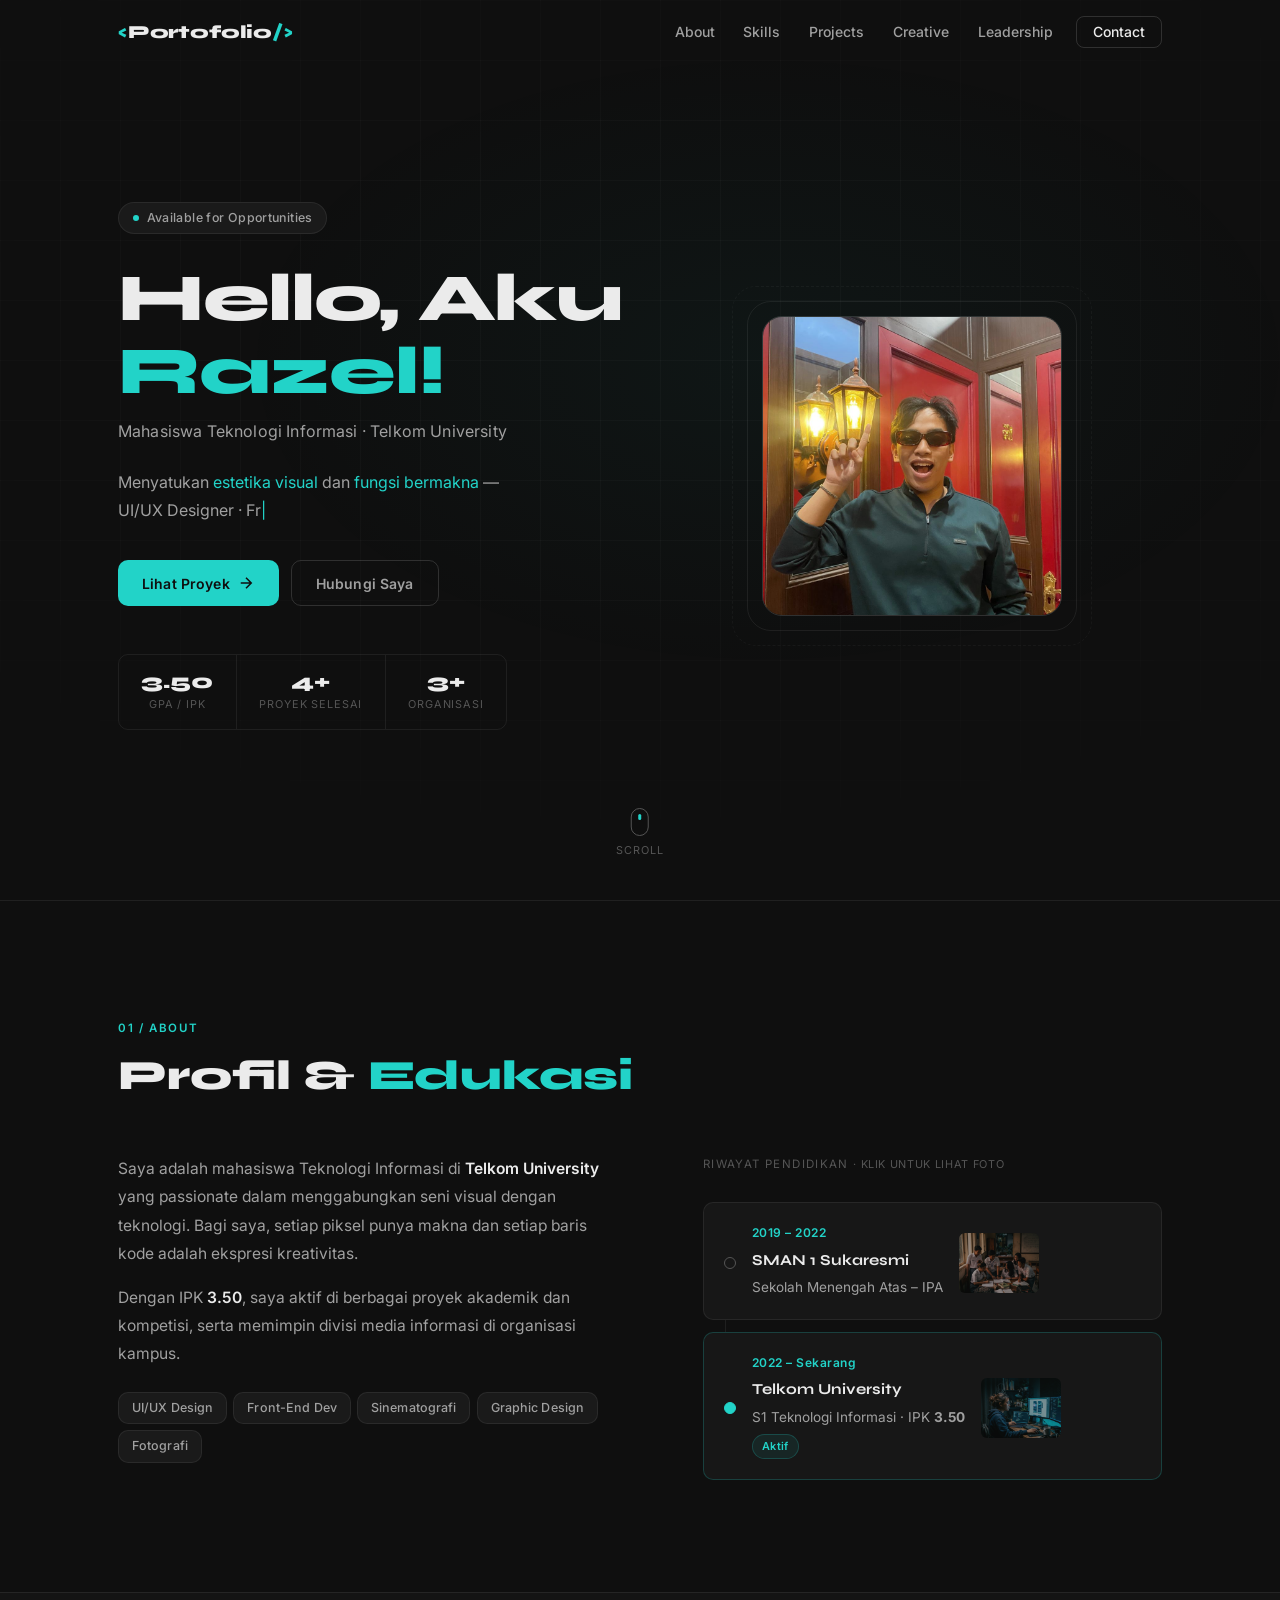
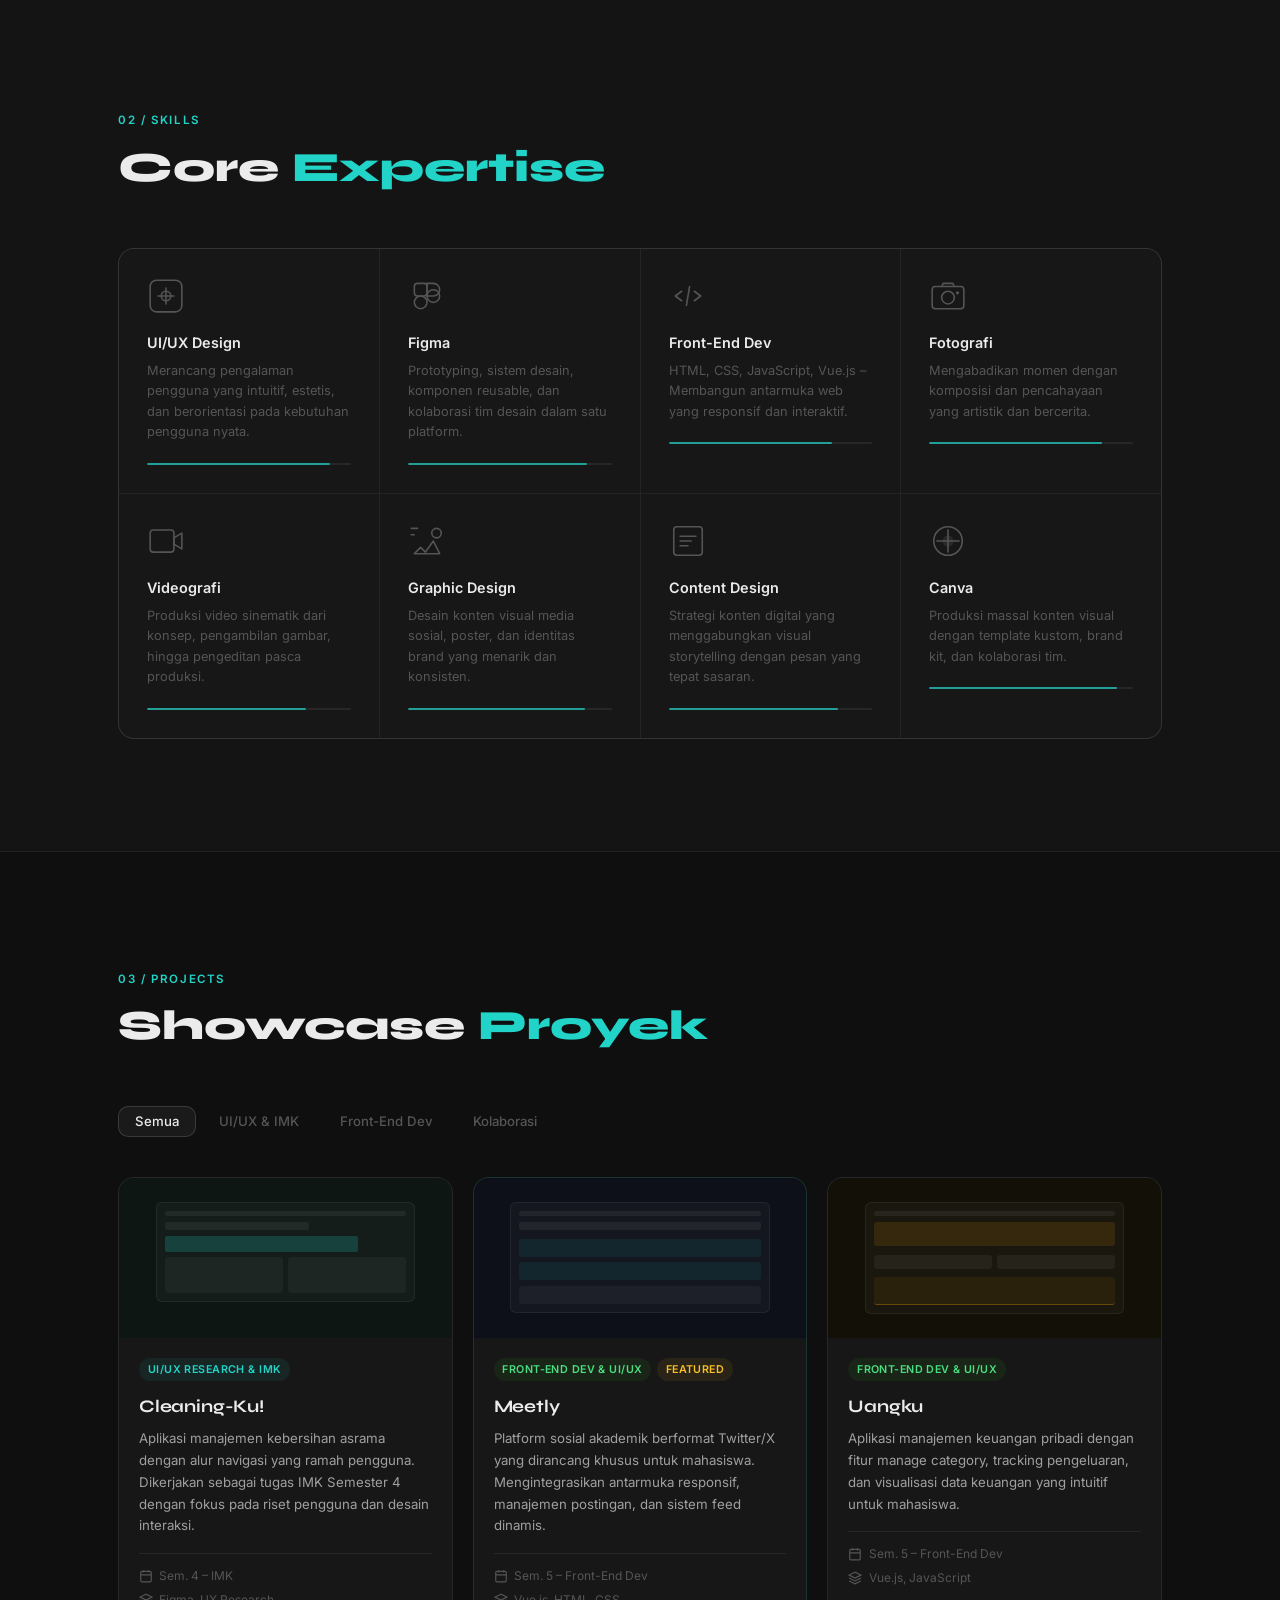
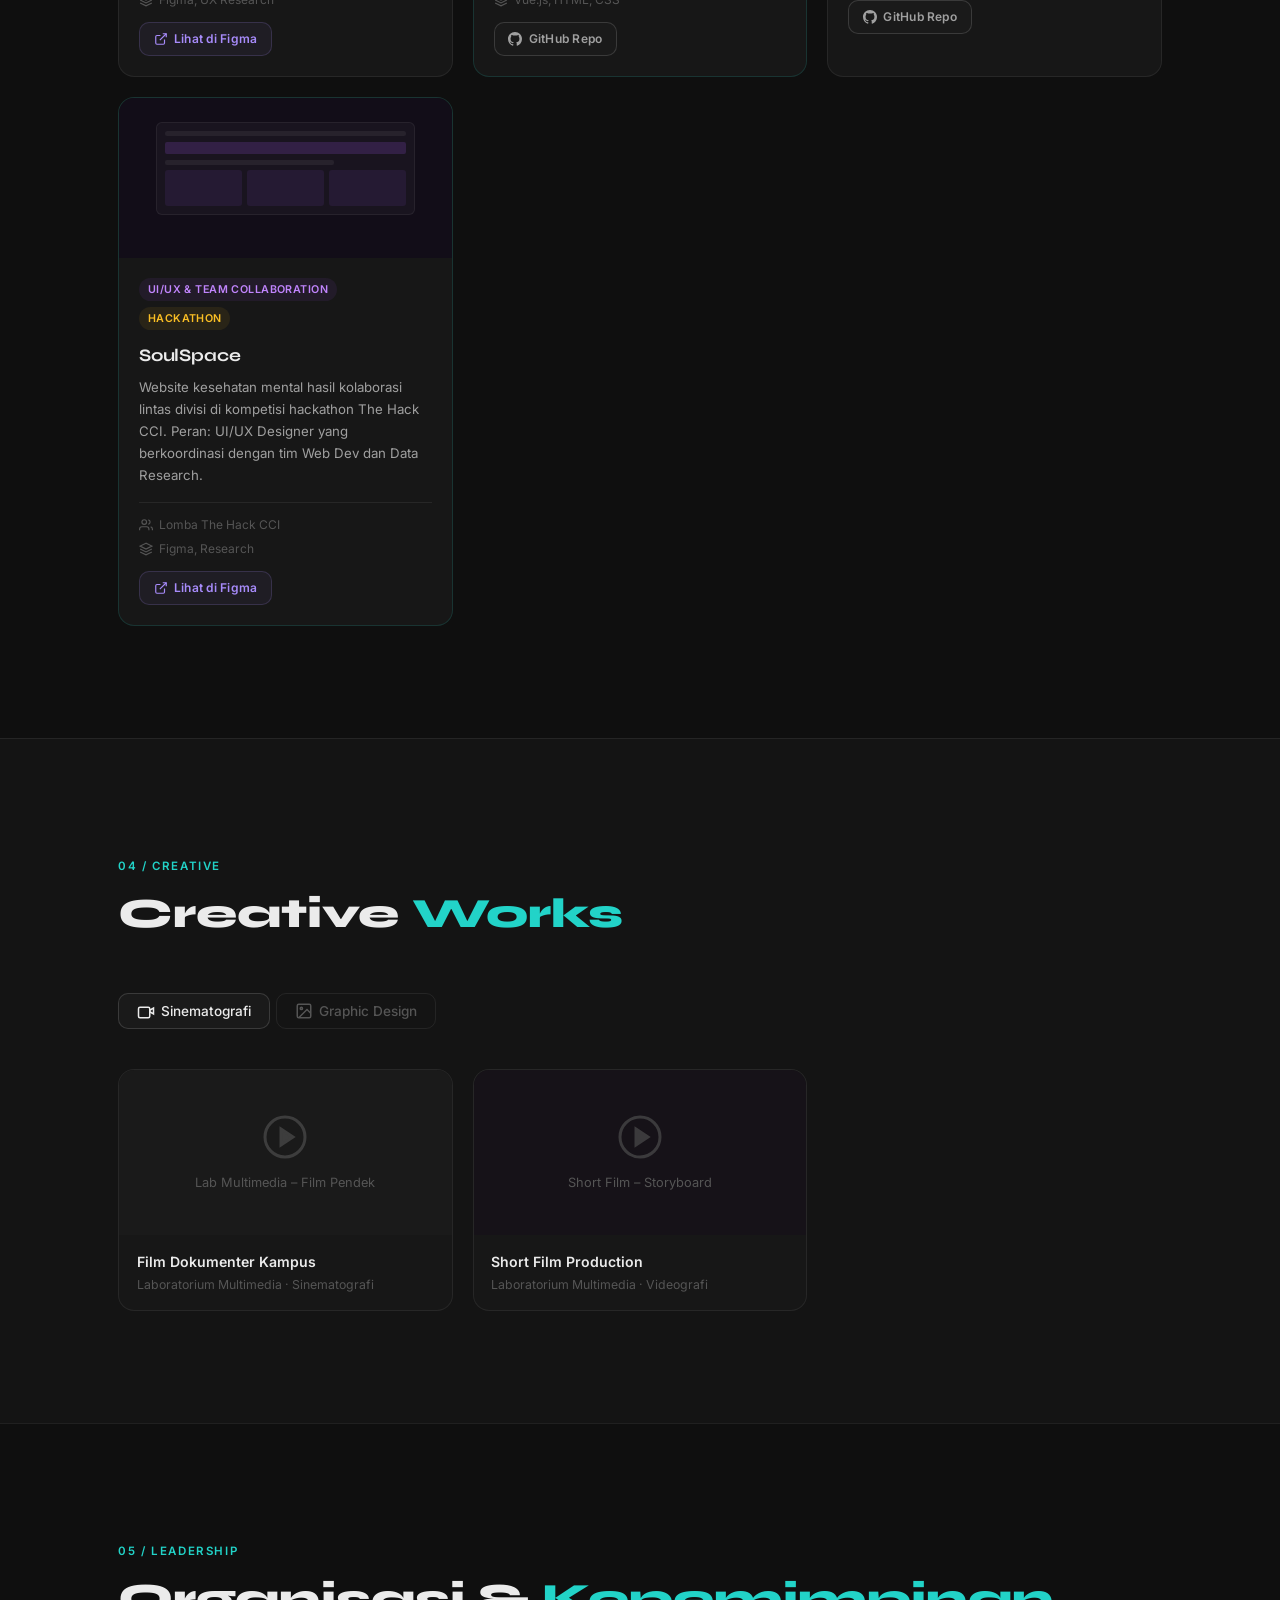
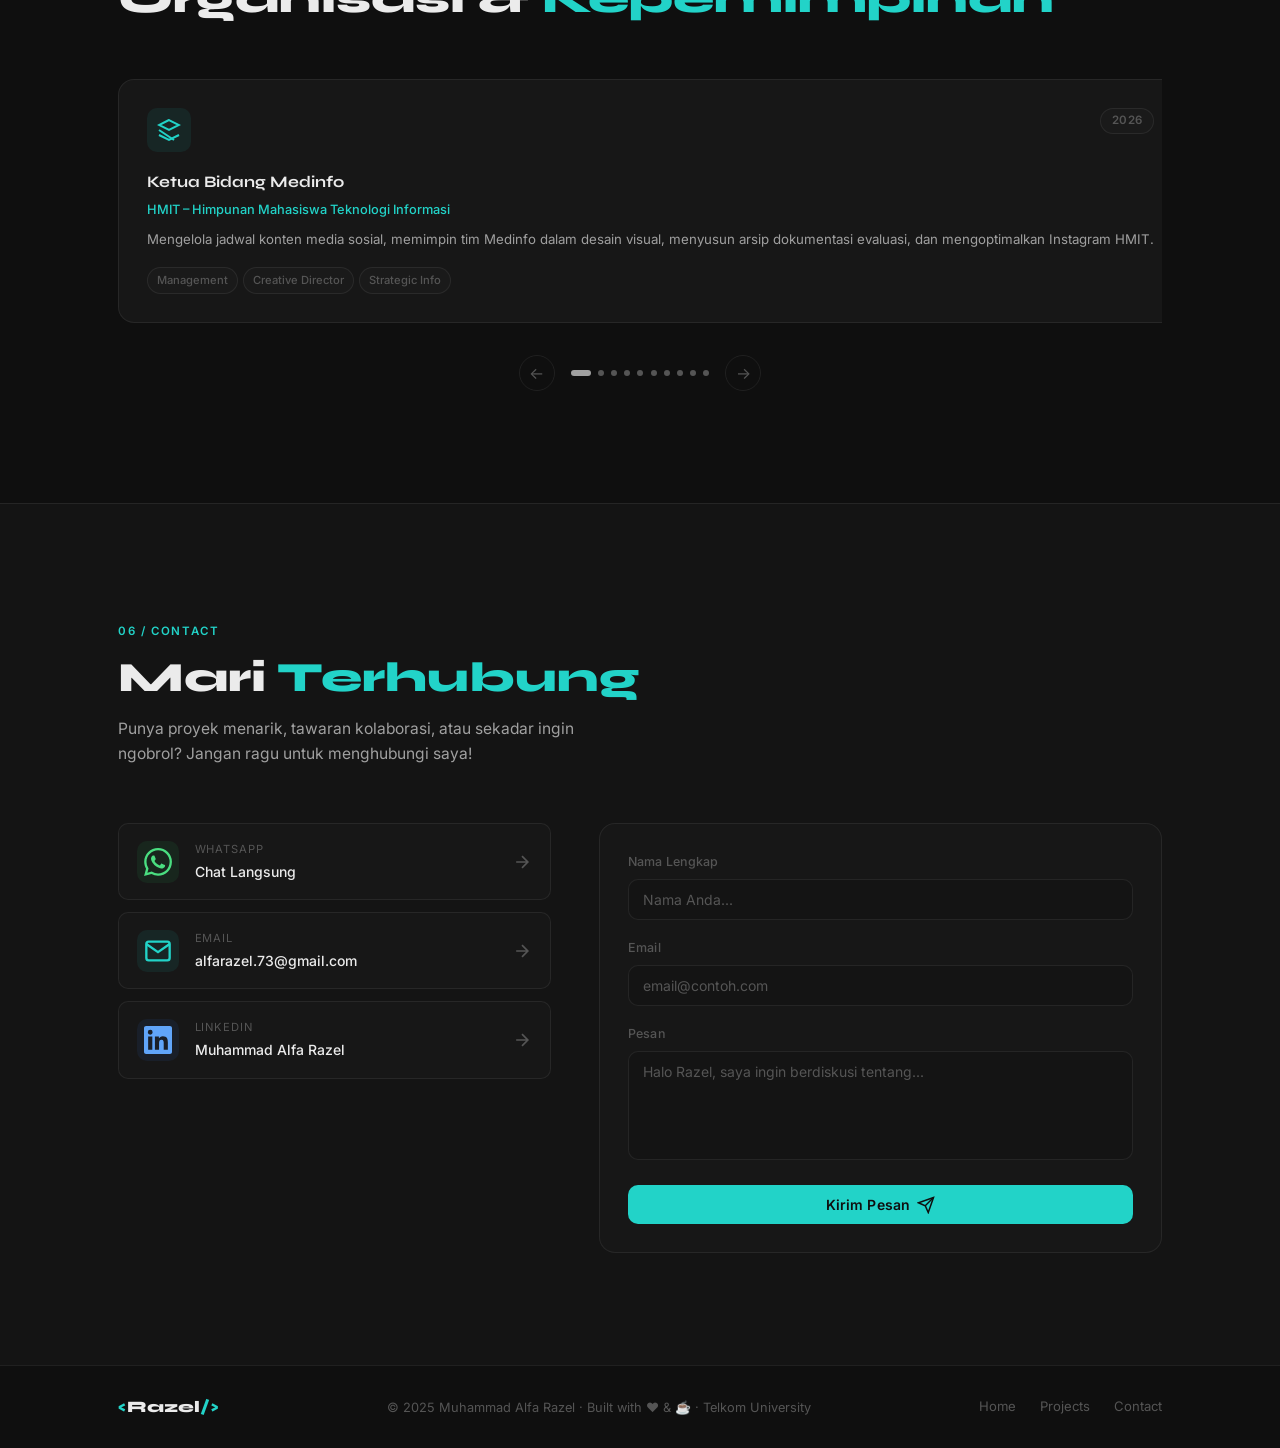
==== Portopolio/index.html @ 3a84a794 "Add files via upload" ====
<!DOCTYPE html>
<html lang="id">

<head>
  <meta charset="UTF-8" />
  <meta name="viewport" content="width=device-width, initial-scale=1.0" />
  <title>Razel – UI/UX Designer & Front-End Developer</title>
  <meta name="description"
    content="Portfolio pribadi Muhammad Alfa Razel – Mahasiswa IT Telkom University yang menggabungkan keahlian UI/UX Design, Front-End Development, Sinematografi, dan Graphic Design." />
  <meta name="keywords"
    content="UI/UX Designer, Front-End Developer, Telkom University, Portofolio, Muhammad Alfa Razel" />
  <meta property="og:title" content="Razel – Portfolio" />
  <meta property="og:description" content="Dark-neon tech portfolio of Muhammad Alfa Razel – UI/UX, Code & Creative." />
  <link rel="preconnect" href="https://fonts.googleapis.com" />
  <link rel="preconnect" href="https://fonts.gstatic.com" crossorigin />
  <link
    href="https://fonts.googleapis.com/css2?family=Space+Grotesk:wght@300;400;500;600;700&family=Syne:wght@400;700;800&display=swap"
    rel="stylesheet" />
  <link rel="stylesheet" href="style.css" />
</head>

<body>

  <!-- ====== NAVIGATION ====== -->
  <nav id="navbar" class="navbar">
    <div class="nav-container">
      <a href="#hero" class="nav-logo" id="nav-logo-link">
        <span class="logo-bracket">&lt;</span>Portofolio<span class="logo-bracket">/&gt;</span>
      </a>
      <ul class="nav-links" id="nav-links">
        <li><a href="#about" class="nav-link" id="nav-about">About</a></li>
        <li><a href="#skills" class="nav-link" id="nav-skills">Skills</a></li>
        <li><a href="#projects" class="nav-link" id="nav-projects">Projects</a></li>
        <li><a href="#creative" class="nav-link" id="nav-creative">Creative</a></li>
        <li><a href="#leadership" class="nav-link" id="nav-leadership">Leadership</a></li>
        <li><a href="#contact" class="nav-link nav-link-cta" id="nav-contact">Contact</a></li>
      </ul>
      <button class="hamburger" id="hamburger-btn" aria-label="Toggle navigation">
        <span></span><span></span><span></span>
      </button>
    </div>
  </nav>

  <!-- ====== HERO ====== -->
  <section id="hero" class="hero">
    <div class="hero-bg-overlay"></div>
    <canvas id="particle-canvas"></canvas>
    <div class="hero-content">
      <div class="hero-badge" id="hero-badge">
        <span class="badge-dot"></span> Available for Opportunities
      </div>
      <h1 class="hero-title" id="hero-title">
        Hello, Aku <span class="neon-text">Razel!</span>
      </h1>
      <p class="hero-subtitle" id="hero-subtitle">
        Mahasiswa Teknologi Informasi · Telkom University
      </p>
      <p class="hero-desc" id="hero-desc">
        Menyatukan <span class="neon-text">estetika visual</span> dan <span class="neon-text">fungsi bermakna</span>
        —<br />
        UI/UX Designer · Front-End Developer · Sinematografer
      </p>
      <div class="hero-actions" id="hero-actions">
        <a href="#projects" class="btn btn-primary" id="hero-cta-primary">
          <span>Lihat Proyek</span>
          <svg width="18" height="18" viewBox="0 0 24 24" fill="none" stroke="currentColor" stroke-width="2">
            <path d="M5 12h14M12 5l7 7-7 7" />
          </svg>
        </a>
        <a href="#contact" class="btn btn-outline" id="hero-cta-secondary">Hubungi Saya</a>
      </div>
      <div class="hero-stats" id="hero-stats">
        <div class="stat-item">
          <span class="stat-num">3.50</span>
          <span class="stat-label">GPA / IPK</span>
        </div>
        <div class="stat-divider"></div>
        <div class="stat-item">
          <span class="stat-num">4+</span>
          <span class="stat-label">Proyek Selesai</span>
        </div>
        <div class="stat-divider"></div>
        <div class="stat-item">
          <span class="stat-num">3+</span>
          <span class="stat-label">Organisasi</span>
        </div>
      </div>
    </div>
    <div class="hero-avatar" id="hero-avatar">
      <div class="avatar-ring"></div>
      <div class="avatar-ring ring-2"></div>
      <img src="assets/RazelFoto.jpeg" alt="Muhammad Alfa Razel" class="avatar-img" id="avatar-img" loading="lazy" />
      <div class="avatar-glow"></div>
    </div>
    <div class="scroll-indicator" id="scroll-indicator">
      <div class="scroll-arrow"></div>
      <span>Scroll</span>
    </div>
  </section>

  <!-- ====== ABOUT / PROFIL & EDUKASI ====== -->
  <section id="about" class="section about-section">
    <div class="container">
      <div class="section-header" id="about-header">
        <span class="section-tag">01 / About</span>
        <h2 class="section-title">Profil & <span class="neon-text">Edukasi</span></h2>
      </div>
      <div class="about-grid">
        <div class="about-text" id="about-text">
          <p>Saya adalah mahasiswa Teknologi Informasi di <strong class="neon-text">Telkom University</strong> yang
            passionate dalam menggabungkan seni visual dengan teknologi. Bagi saya, setiap piksel punya makna dan setiap
            baris kode adalah ekspresi kreativitas.</p>
          <p>Dengan IPK <strong class="neon-text">3.50</strong>, saya aktif di berbagai proyek akademik dan kompetisi,
            serta memimpin divisi media informasi di organisasi kampus.</p>
          <div class="about-tags" id="about-tags">
            <span class="tag" id="tag-uiux">UI/UX Design</span>
            <span class="tag" id="tag-frontend">Front-End Dev</span>
            <span class="tag" id="tag-cinema">Sinematografi</span>
            <span class="tag" id="tag-graphic">Graphic Design</span>
            <span class="tag" id="tag-photo">Fotografi</span>
          </div>
        </div>
        <div class="timeline" id="education-timeline">
          <div class="timeline-label">Riwayat Pendidikan <span class="timeline-hint">· klik untuk lihat foto</span>
          </div>

          <!-- SMAN 1 Sukaresmi -->
          <a class="timeline-item timeline-clickable" id="timeline-smk" href="gallery-sman.html"
            aria-label="Lihat foto masa SMA">
            <div class="timeline-dot"></div>
            <div class="timeline-content">
              <span class="timeline-year">2019 – 2022</span>
              <h4>SMAN 1 Sukaresmi</h4>
              <p>Sekolah Menengah Atas – IPA</p>
            </div>
            <div class="timeline-photo-peek">
              <img src="assets/sman_kelas.png" alt="Foto SMA" loading="lazy" />
              <span class="peek-overlay">
                <svg width="16" height="16" viewBox="0 0 24 24" fill="none" stroke="currentColor" stroke-width="2">
                  <rect x="3" y="3" width="18" height="18" rx="2" />
                  <circle cx="8.5" cy="8.5" r="1.5" />
                  <path d="M21 15l-5-5L5 21" />
                </svg>
                Lihat Foto
              </span>
            </div>
          </a>

          <div class="timeline-connector"></div>

          <!-- Telkom University -->
          <a class="timeline-item timeline-clickable active" id="timeline-telkom" href="gallery-telkom.html"
            aria-label="Lihat foto masa kuliah">
            <div class="timeline-dot active-dot"></div>
            <div class="timeline-content">
              <span class="timeline-year">2022 – Sekarang</span>
              <h4>Telkom University</h4>
              <p>S1 Teknologi Informasi · IPK <strong>3.50</strong></p>
              <span class="timeline-badge">Aktif</span>
            </div>
            <div class="timeline-photo-peek">
              <img src="assets/telkom_coding.png" alt="Foto Kuliah" loading="lazy" />
              <span class="peek-overlay">
                <svg width="16" height="16" viewBox="0 0 24 24" fill="none" stroke="currentColor" stroke-width="2">
                  <rect x="3" y="3" width="18" height="18" rx="2" />
                  <circle cx="8.5" cy="8.5" r="1.5" />
                  <path d="M21 15l-5-5L5 21" />
                </svg>
                Lihat Foto
              </span>
            </div>
          </a>

        </div>
      </div>
  </section>

  <!-- ====== SKILLS ====== -->

  <section id="skills" class="section skills-section">
    <div class="container">
      <div class="section-header" id="skills-header">
        <span class="section-tag">02 / Skills</span>
        <h2 class="section-title">Core <span class="neon-text">Expertise</span></h2>
      </div>
      <div class="skills-grid" id="skills-grid">
        <div class="skill-card" id="skill-uiux">
          <div class="skill-icon">
            <svg viewBox="0 0 48 48" fill="none" xmlns="http://www.w3.org/2000/svg">
              <rect x="4" y="4" width="40" height="40" rx="8" stroke="currentColor" stroke-width="2" />
              <path d="M14 24h20M24 14v20" stroke="currentColor" stroke-width="2" stroke-linecap="round" />
              <circle cx="24" cy="24" r="6" stroke="currentColor" stroke-width="2" />
            </svg>
          </div>
          <h3>UI/UX Design</h3>
          <p>Merancang pengalaman pengguna yang intuitif, estetis, dan berorientasi pada kebutuhan pengguna nyata.</p>
          <div class="skill-bar">
            <div class="skill-fill" style="--w:90%"></div>
          </div>
        </div>
        <div class="skill-card" id="skill-figma">
          <div class="skill-icon">
            <svg viewBox="0 0 48 48" fill="none" xmlns="http://www.w3.org/2000/svg">
              <circle cx="32" cy="24" r="8" stroke="currentColor" stroke-width="2" />
              <rect x="8" y="8" width="16" height="16" rx="4" stroke="currentColor" stroke-width="2" />
              <rect x="8" y="24" width="16" height="16" rx="8" stroke="currentColor" stroke-width="2" />
              <path d="M24 8h8a8 8 0 010 16H24V8z" stroke="currentColor" stroke-width="2" />
            </svg>
          </div>
          <h3>Figma</h3>
          <p>Prototyping, sistem desain, komponen reusable, dan kolaborasi tim desain dalam satu platform.</p>
          <div class="skill-bar">
            <div class="skill-fill" style="--w:88%"></div>
          </div>
        </div>
        <div class="skill-card" id="skill-frontend">
          <div class="skill-icon">
            <svg viewBox="0 0 48 48" fill="none" xmlns="http://www.w3.org/2000/svg">
              <path d="M16 18l-8 6 8 6M32 18l8 6-8 6M26 12l-4 24" stroke="currentColor" stroke-width="2"
                stroke-linecap="round" stroke-linejoin="round" />
            </svg>
          </div>
          <h3>Front-End Dev</h3>
          <p>HTML, CSS, JavaScript, Vue.js – Membangun antarmuka web yang responsif dan interaktif.</p>
          <div class="skill-bar">
            <div class="skill-fill" style="--w:80%"></div>
          </div>
        </div>
        <div class="skill-card" id="skill-photo">
          <div class="skill-icon">
            <svg viewBox="0 0 48 48" fill="none" xmlns="http://www.w3.org/2000/svg">
              <rect x="4" y="12" width="40" height="28" rx="4" stroke="currentColor" stroke-width="2" />
              <circle cx="24" cy="26" r="8" stroke="currentColor" stroke-width="2" />
              <path d="M16 12l2-4h12l2 4" stroke="currentColor" stroke-width="2" stroke-linecap="round" />
              <circle cx="36" cy="20" r="2" fill="currentColor" />
            </svg>
          </div>
          <h3>Fotografi</h3>
          <p>Mengabadikan momen dengan komposisi dan pencahayaan yang artistik dan bercerita.</p>
          <div class="skill-bar">
            <div class="skill-fill" style="--w:85%"></div>
          </div>
        </div>
        <div class="skill-card" id="skill-video">
          <div class="skill-icon">
            <svg viewBox="0 0 48 48" fill="none" xmlns="http://www.w3.org/2000/svg">
              <rect x="4" y="10" width="30" height="28" rx="4" stroke="currentColor" stroke-width="2" />
              <path d="M34 20l10-6v20l-10-6V20z" stroke="currentColor" stroke-width="2" stroke-linejoin="round" />
            </svg>
          </div>
          <h3>Videografi</h3>
          <p>Produksi video sinematik dari konsep, pengambilan gambar, hingga pengeditan pasca produksi.</p>
          <div class="skill-bar">
            <div class="skill-fill" style="--w:78%"></div>
          </div>
        </div>
        <div class="skill-card" id="skill-graphic">
          <div class="skill-icon">
            <svg viewBox="0 0 48 48" fill="none" xmlns="http://www.w3.org/2000/svg">
              <path d="M8 40l8-8 6 6 10-14 8 16H8z" stroke="currentColor" stroke-width="2" stroke-linejoin="round" />
              <circle cx="36" cy="14" r="6" stroke="currentColor" stroke-width="2" />
              <path d="M4 8h8M4 16h4" stroke="currentColor" stroke-width="2" stroke-linecap="round" />
            </svg>
          </div>
          <h3>Graphic Design</h3>
          <p>Desain konten visual media sosial, poster, dan identitas brand yang menarik dan konsisten.</p>
          <div class="skill-bar">
            <div class="skill-fill" style="--w:87%"></div>
          </div>
        </div>
        <div class="skill-card" id="skill-content">
          <div class="skill-icon">
            <svg viewBox="0 0 48 48" fill="none" xmlns="http://www.w3.org/2000/svg">
              <rect x="6" y="6" width="36" height="36" rx="4" stroke="currentColor" stroke-width="2" />
              <path d="M14 18h20M14 24h14M14 30h10" stroke="currentColor" stroke-width="2" stroke-linecap="round" />
            </svg>
          </div>
          <h3>Content Design</h3>
          <p>Strategi konten digital yang menggabungkan visual storytelling dengan pesan yang tepat sasaran.</p>
          <div class="skill-bar">
            <div class="skill-fill" style="--w:83%"></div>
          </div>
        </div>
        <div class="skill-card" id="skill-canva">
          <div class="skill-icon">
            <svg viewBox="0 0 48 48" fill="none" xmlns="http://www.w3.org/2000/svg">
              <circle cx="24" cy="24" r="18" stroke="currentColor" stroke-width="2" />
              <path d="M24 10v28M10 24h28" stroke="currentColor" stroke-width="2" stroke-linecap="round" />
              <circle cx="24" cy="24" r="6" fill="currentColor" opacity="0.3" stroke="currentColor" stroke-width="2" />
            </svg>
          </div>
          <h3>Canva</h3>
          <p>Produksi massal konten visual dengan template kustom, brand kit, dan kolaborasi tim.</p>
          <div class="skill-bar">
            <div class="skill-fill" style="--w:92%"></div>
          </div>
        </div>
      </div>
    </div>
  </section>

  <!-- ====== PROJECTS ====== -->
  <section id="projects" class="section projects-section">
    <div class="container">
      <div class="section-header" id="projects-header">
        <span class="section-tag">03 / Projects</span>
        <h2 class="section-title">Showcase <span class="neon-text">Proyek</span></h2>
      </div>
      <div class="project-filters" id="project-filters">
        <button class="filter-btn active" data-filter="all" id="filter-all">Semua</button>
        <button class="filter-btn" data-filter="uiux" id="filter-uiux">UI/UX & IMK</button>
        <button class="filter-btn" data-filter="frontend" id="filter-frontend">Front-End Dev</button>
        <button class="filter-btn" data-filter="collab" id="filter-collab">Kolaborasi</button>
      </div>
      <div class="projects-grid" id="projects-grid">

        <!-- Project: Cleaning-Ku! -->
        <article class="project-card" data-category="uiux" id="proj-cleaningku">
          <div class="project-card-inner">
            <div class="project-visual project-visual-1">
              <div class="project-mock">
                <div class="mock-screen">
                  <div class="mock-bar"></div>
                  <div class="mock-content">
                    <div class="mock-elem w-60 h-4"></div>
                    <div class="mock-elem w-80 h-8 accent"></div>
                    <div class="mock-row">
                      <div class="mock-card-sm"></div>
                      <div class="mock-card-sm"></div>
                    </div>
                  </div>
                </div>
              </div>
            </div>
            <div class="project-info">
              <div class="project-tags-row">
                <span class="proj-tag tag-uiux">UI/UX Research &amp; IMK</span>
              </div>
              <h3 class="project-title">Cleaning-Ku!</h3>
              <p class="project-desc">Aplikasi manajemen kebersihan asrama dengan alur navigasi yang ramah pengguna.
                Dikerjakan sebagai tugas IMK Semester 4 dengan fokus pada riset pengguna dan desain interaksi.</p>
              <div class="project-meta">
                <span class="meta-item"><svg width="14" height="14" viewBox="0 0 24 24" fill="none"
                    stroke="currentColor" stroke-width="2">
                    <rect x="3" y="4" width="18" height="18" rx="2" />
                    <line x1="16" y1="2" x2="16" y2="6" />
                    <line x1="8" y1="2" x2="8" y2="6" />
                    <line x1="3" y1="10" x2="21" y2="10" />
                  </svg> Sem. 4 – IMK</span>
                <span class="meta-item"><svg width="14" height="14" viewBox="0 0 24 24" fill="none"
                    stroke="currentColor" stroke-width="2">
                    <path d="M12 2L2 7l10 5 10-5-10-5zM2 17l10 5 10-5M2 12l10 5 10-5" />
                  </svg> Figma, UX Research</span>
              </div>
              <div class="project-links">
                <a href="https://www.figma.com/design/u3eudzkdwt4qMrXUtokqvO/TUBES?node-id=0-1&t=8hiGE0LrCn7cK3MW-1"
                  target="_blank" rel="noopener" class="proj-link proj-link-figma" id="link-cleaningku-figma">
                  <svg width="14" height="14" viewBox="0 0 24 24" fill="none" stroke="currentColor" stroke-width="2">
                    <path d="M18 13v6a2 2 0 01-2 2H5a2 2 0 01-2-2V8a2 2 0 012-2h6" />
                    <polyline points="15 3 21 3 21 9" />
                    <line x1="10" y1="14" x2="21" y2="3" />
                  </svg>
                  Lihat di Figma
                </a>
              </div>
            </div>
          </div>
        </article>

        <!-- Project: Meetly -->
        <article class="project-card featured" data-category="frontend" id="proj-meetly">
          <div class="project-card-inner">
            <div class="project-visual project-visual-2">
              <div class="project-mock">
                <div class="mock-screen">
                  <div class="mock-bar"></div>
                  <div class="mock-content">
                    <div class="mock-elem w-full h-4"></div>
                    <div class="mock-feed">
                      <div class="mock-post"></div>
                      <div class="mock-post"></div>
                      <div class="mock-post dim"></div>
                    </div>
                  </div>
                </div>
              </div>
            </div>
            <div class="project-info">
              <div class="project-tags-row">
                <span class="proj-tag tag-frontend">Front-End Dev &amp; UI/UX</span>
                <span class="proj-tag tag-featured">Featured</span>
              </div>
              <h3 class="project-title">Meetly</h3>
              <p class="project-desc">Platform sosial akademik berformat Twitter/X yang dirancang khusus untuk
                mahasiswa. Mengintegrasikan antarmuka responsif, manajemen postingan, dan sistem feed dinamis.</p>
              <div class="project-meta">
                <span class="meta-item"><svg width="14" height="14" viewBox="0 0 24 24" fill="none"
                    stroke="currentColor" stroke-width="2">
                    <rect x="3" y="4" width="18" height="18" rx="2" />
                    <line x1="16" y1="2" x2="16" y2="6" />
                    <line x1="8" y1="2" x2="8" y2="6" />
                    <line x1="3" y1="10" x2="21" y2="10" />
                  </svg> Sem. 5 – Front-End Dev</span>
                <span class="meta-item"><svg width="14" height="14" viewBox="0 0 24 24" fill="none"
                    stroke="currentColor" stroke-width="2">
                    <path d="M12 2L2 7l10 5 10-5-10-5zM2 17l10 5 10-5M2 12l10 5 10-5" />
                  </svg> Vue.js, HTML, CSS</span>
              </div>
              <div class="project-links">
                <a href="https://github.com/bintangprajudha/meetly" target="_blank" rel="noopener"
                  class="proj-link proj-link-github" id="link-meetly-github">
                  <svg width="14" height="14" viewBox="0 0 24 24" fill="currentColor">
                    <path
                      d="M12 0C5.37 0 0 5.37 0 12c0 5.3 3.438 9.8 8.205 11.385.6.113.82-.258.82-.577 0-.285-.01-1.04-.015-2.04-3.338.724-4.042-1.61-4.042-1.61-.546-1.385-1.335-1.755-1.335-1.755-1.087-.744.084-.729.084-.729 1.205.084 1.838 1.236 1.838 1.236 1.07 1.835 2.809 1.305 3.495.998.108-.776.417-1.305.76-1.605-2.665-.3-5.466-1.332-5.466-5.93 0-1.31.465-2.38 1.235-3.22-.135-.303-.54-1.523.105-3.176 0 0 1.005-.322 3.3 1.23.96-.267 1.98-.399 3-.405 1.02.006 2.04.138 3 .405 2.28-1.552 3.285-1.23 3.285-1.23.645 1.653.24 2.873.12 3.176.765.84 1.23 1.91 1.23 3.22 0 4.61-2.805 5.625-5.475 5.92.42.36.81 1.096.81 2.22 0 1.606-.015 2.896-.015 3.286 0 .315.21.69.825.57C20.565 21.795 24 17.295 24 12c0-6.63-5.37-12-12-12" />
                  </svg>
                  GitHub Repo
                </a>
              </div>
            </div>
          </div>
        </article>

        <!-- Project: Uangku -->
        <article class="project-card" data-category="frontend" id="proj-uangku">
          <div class="project-card-inner">
            <div class="project-visual project-visual-3">
              <div class="project-mock">
                <div class="mock-screen">
                  <div class="mock-bar"></div>
                  <div class="mock-content">
                    <div class="mock-balance"></div>
                    <div class="mock-row">
                      <div class="mock-tx"></div>
                      <div class="mock-tx"></div>
                    </div>
                    <div class="mock-chart"></div>
                  </div>
                </div>
              </div>
            </div>
            <div class="project-info">
              <div class="project-tags-row">
                <span class="proj-tag tag-frontend">Front-End Dev &amp; UI/UX</span>
              </div>
              <h3 class="project-title">Uangku</h3>
              <p class="project-desc">Aplikasi manajemen keuangan pribadi dengan fitur manage category, tracking
                pengeluaran, dan visualisasi data keuangan yang intuitif untuk mahasiswa.</p>
              <div class="project-meta">
                <span class="meta-item"><svg width="14" height="14" viewBox="0 0 24 24" fill="none"
                    stroke="currentColor" stroke-width="2">
                    <rect x="3" y="4" width="18" height="18" rx="2" />
                    <line x1="16" y1="2" x2="16" y2="6" />
                    <line x1="8" y1="2" x2="8" y2="6" />
                    <line x1="3" y1="10" x2="21" y2="10" />
                  </svg> Sem. 5 – Front-End Dev</span>
                <span class="meta-item"><svg width="14" height="14" viewBox="0 0 24 24" fill="none"
                    stroke="currentColor" stroke-width="2">
                    <path d="M12 2L2 7l10 5 10-5-10-5zM2 17l10 5 10-5M2 12l10 5 10-5" />
                  </svg> Vue.js, JavaScript</span>
              </div>
              <div class="project-links">
                <a href="https://github.com/bintangprajudha/Uangku" target="_blank" rel="noopener"
                  class="proj-link proj-link-github" id="link-uangku-github">
                  <svg width="14" height="14" viewBox="0 0 24 24" fill="currentColor">
                    <path
                      d="M12 0C5.37 0 0 5.37 0 12c0 5.3 3.438 9.8 8.205 11.385.6.113.82-.258.82-.577 0-.285-.01-1.04-.015-2.04-3.338.724-4.042-1.61-4.042-1.61-.546-1.385-1.335-1.755-1.335-1.755-1.087-.744.084-.729.084-.729 1.205.084 1.838 1.236 1.838 1.236 1.07 1.835 2.809 1.305 3.495.998.108-.776.417-1.305.76-1.605-2.665-.3-5.466-1.332-5.466-5.93 0-1.31.465-2.38 1.235-3.22-.135-.303-.54-1.523.105-3.176 0 0 1.005-.322 3.3 1.23.96-.267 1.98-.399 3-.405 1.02.006 2.04.138 3 .405 2.28-1.552 3.285-1.23 3.285-1.23.645 1.653.24 2.873.12 3.176.765.84 1.23 1.91 1.23 3.22 0 4.61-2.805 5.625-5.475 5.92.42.36.81 1.096.81 2.22 0 1.606-.015 2.896-.015 3.286 0 .315.21.69.825.57C20.565 21.795 24 17.295 24 12c0-6.63-5.37-12-12-12" />
                  </svg>
                  GitHub Repo
                </a>
              </div>
            </div>
          </div>
        </article>

        <!-- Project: SoulSpace -->
        <article class="project-card featured" data-category="collab" id="proj-soulspace">
          <div class="project-card-inner">
            <div class="project-visual project-visual-4">
              <div class="project-mock">
                <div class="mock-screen">
                  <div class="mock-bar"></div>
                  <div class="mock-content">
                    <div class="mock-elem w-full h-6 soft"></div>
                    <div class="mock-elem w-70 h-3"></div>
                    <div class="mock-row mt-2">
                      <div class="mock-card-sm soft"></div>
                      <div class="mock-card-sm soft"></div>
                      <div class="mock-card-sm soft"></div>
                    </div>
                  </div>
                </div>
              </div>
            </div>
            <div class="project-info">
              <div class="project-tags-row">
                <span class="proj-tag tag-collab">UI/UX &amp; Team Collaboration</span>
                <span class="proj-tag tag-featured">Hackathon</span>
              </div>
              <h3 class="project-title">SoulSpace</h3>
              <p class="project-desc">Website kesehatan mental hasil kolaborasi lintas divisi di kompetisi hackathon The
                Hack CCI. Peran: UI/UX Designer yang berkoordinasi dengan tim Web Dev dan Data Research.</p>
              <div class="project-meta">
                <span class="meta-item"><svg width="14" height="14" viewBox="0 0 24 24" fill="none"
                    stroke="currentColor" stroke-width="2">
                    <path d="M17 21v-2a4 4 0 0 0-4-4H5a4 4 0 0 0-4 4v2" />
                    <circle cx="9" cy="7" r="4" />
                    <path d="M23 21v-2a4 4 0 0 0-3-3.87M16 3.13a4 4 0 0 1 0 7.75" />
                  </svg> Lomba The Hack CCI</span>
                <span class="meta-item"><svg width="14" height="14" viewBox="0 0 24 24" fill="none"
                    stroke="currentColor" stroke-width="2">
                    <path d="M12 2L2 7l10 5 10-5-10-5zM2 17l10 5 10-5M2 12l10 5 10-5" />
                  </svg> Figma, Research</span>
              </div>
              <div class="project-links">
                <a href="https://www.figma.com/design/NKXQPqYry5q3uLOQbMRXw5/THE-HACK-KELOMPOK-2?m=auto&t=k0261wsqiLcR87T2-6"
                  target="_blank" rel="noopener" class="proj-link proj-link-figma" id="link-soulspace-figma">
                  <svg width="14" height="14" viewBox="0 0 24 24" fill="none" stroke="currentColor" stroke-width="2">
                    <path d="M18 13v6a2 2 0 01-2 2H5a2 2 0 01-2-2V8a2 2 0 012-2h6" />
                    <polyline points="15 3 21 3 21 9" />
                    <line x1="10" y1="14" x2="21" y2="3" />
                  </svg>
                  Lihat di Figma
                </a>
              </div>
            </div>
          </div>
        </article>

      </div>
    </div>
  </section>

  <!-- ====== CREATIVE WORKS ====== -->
  <section id="creative" class="section creative-section">
    <div class="container">
      <div class="section-header" id="creative-header">
        <span class="section-tag">04 / Creative</span>
        <h2 class="section-title">Creative <span class="neon-text">Works</span></h2>
      </div>
      <div class="creative-tabs" id="creative-tabs">
        <button class="tab-btn active" data-tab="cinematography" id="tab-cinema">
          <svg width="18" height="18" viewBox="0 0 24 24" fill="none" stroke="currentColor" stroke-width="2">
            <rect x="2" y="7" width="15" height="14" rx="2" />
            <path d="M17 11l5-3v8l-5-3V11z" />
          </svg>
          Sinematografi
        </button>
        <button class="tab-btn" data-tab="graphic" id="tab-graphic">
          <svg width="18" height="18" viewBox="0 0 24 24" fill="none" stroke="currentColor" stroke-width="2">
            <rect x="3" y="3" width="18" height="18" rx="2" />
            <circle cx="8.5" cy="8.5" r="1.5" />
            <path d="M21 15l-5-5L5 21" />
          </svg>
          Graphic Design
        </button>
      </div>
      <div class="tab-content active" id="tab-cinematography">
        <div class="creative-grid">
          <div class="creative-card video-card" id="creative-video-1">
            <div class="video-thumb">
              <div class="video-placeholder">
                <svg width="48" height="48" viewBox="0 0 24 24" fill="none" stroke="currentColor" stroke-width="1.5">
                  <circle cx="12" cy="12" r="10" />
                  <polygon points="10 8 16 12 10 16 10 8" fill="currentColor" />
                </svg>
                <span>Lab Multimedia – Film Pendek</span>
              </div>
              <div class="video-overlay">
                <span class="play-btn-icon">▶ Tonton</span>
              </div>
            </div>
            <div class="creative-card-info">
              <h4>Film Dokumenter Kampus</h4>
              <p>Laboratorium Multimedia · Sinematografi</p>
            </div>
          </div>
          <div class="creative-card video-card" id="creative-video-2">
            <div class="video-thumb">
              <div class="video-placeholder alt">
                <svg width="48" height="48" viewBox="0 0 24 24" fill="none" stroke="currentColor" stroke-width="1.5">
                  <circle cx="12" cy="12" r="10" />
                  <polygon points="10 8 16 12 10 16 10 8" fill="currentColor" />
                </svg>
                <span>Short Film – Storyboard</span>
              </div>
              <div class="video-overlay">
                <span class="play-btn-icon">▶ Tonton</span>
              </div>
            </div>
            <div class="creative-card-info">
              <h4>Short Film Production</h4>
              <p>Laboratorium Multimedia · Videografi</p>
            </div>
          </div>
        </div>
      </div>
      <div class="tab-content" id="tab-graphic">
        <div class="creative-grid graphic-grid">
          <div class="graphic-card" id="graphic-hmit">
            <div class="graphic-thumb hmit-thumb">
              <div class="graphic-label-overlay">
                <span>HMIT 2024-2025</span>
              </div>
            </div>
            <div class="creative-card-info">
              <h4>Desain Feed HMIT</h4>
              <p>Konten Sosial Media · Himpunan Mahasiswa IT</p>
            </div>
          </div>
          <div class="graphic-card" id="graphic-cianjuran">
            <div class="graphic-thumb cianjuran-thumb">
              <div class="graphic-label-overlay">
                <span>Komunitas Cianjuran</span>
              </div>
            </div>
            <div class="creative-card-info">
              <h4>Identitas Visual Komunitas</h4>
              <p>Desain Konten · Komunitas Cianjuran</p>
            </div>
          </div>
          <div class="graphic-card" id="graphic-binadesa">
            <div class="graphic-thumb binadesa-thumb">
              <div class="graphic-label-overlay">
                <span>Bina Desa</span>
              </div>
            </div>
            <div class="creative-card-info">
              <h4>Konten Program Bina Desa</h4>
              <p>Desain Poster &amp; Social Media</p>
            </div>
          </div>
        </div>
      </div>
    </div>
  </section>

  <!-- ====== LEADERSHIP ====== -->
  <section id="leadership" class="section leadership-section">
    <div class="container">
      <div class="section-header" id="leadership-header">
        <span class="section-tag">05 / Leadership</span>
        <h2 class="section-title">Organisasi & <span class="neon-text">Kepemimpinan</span></h2>
      </div>
      <div class="leadership-slider" id="leadership-slider">
        <div class="slider-track" id="slider-track">
          <!-- 1. Ketua Bidang Medinfo | HMIT Telkom University (2026) -->
          <div class="leader-card" id="leader-hmit-2026">
            <div class="leader-card-header">
              <div class="leader-icon hmit-icon">
                <svg width="24" height="24" viewBox="0 0 24 24" fill="none" stroke="currentColor" stroke-width="2">
                  <polygon points="12 2 2 7 12 12 22 7 12 2" />
                  <polyline points="2 17 12 22 22 17" />
                  <polyline points="2 12 17 22 12" />
                </svg>
              </div>
              <span class="leader-year">2026</span>
            </div>
            <h4>Ketua Bidang Medinfo</h4>
            <p class="leader-org">HMIT – Himpunan Mahasiswa Teknologi Informasi</p>
            <p class="leader-desc">Mengelola jadwal konten media sosial, memimpin tim Medinfo dalam desain visual,
              menyusun arsip dokumentasi evaluasi, dan mengoptimalkan Instagram HMIT.</p>
            <div class="leader-tags">
              <span>Management</span><span>Creative Director</span><span>Strategic Info</span>
            </div>
          </div>

          <!-- 2. Anggota Bidang Sinematografi | Laboratorium Multimedia (2026) -->
          <div class="leader-card" id="leader-multimedia-2026">
            <div class="leader-card-header">
              <div class="leader-icon multimedia-icon">
                <svg width="24" height="24" viewBox="0 0 24 24" fill="none" stroke="currentColor" stroke-width="2">
                  <rect x="2" y="2" width="20" height="20" rx="2.18" ry="2.18" />
                  <line x1="7" y1="2" x2="7" y2="22" />
                  <line x1="17" y1="2" x2="17" y2="22" />
                  <line x1="2" y1="12" x2="22" y2="12" />
                  <line x1="2" y1="7" x2="7" y2="7" />
                  <line x1="2" y1="17" x2="7" y2="17" />
                  <line x1="17" y1="17" x2="22" y2="17" />
                  <line x1="17" y1="7" x2="22" y2="7" />
                </svg>
              </div>
              <span class="leader-year">2026</span>
            </div>
            <h4>Anggota Bidang Sinematografi</h4>
            <p class="leader-org">Laboratorium Multimedia – Telkom University</p>
            <p class="leader-desc">Mengembangkan visual lewat lighting dan kamera. Berkontribusi pada storyboard, color
              grading, dan kolaborasi lintas divisi (Game Dev & Programming).</p>
            <div class="leader-tags">
              <span>Cinematography</span><span>Video Editing</span><span>Multimedia</span>
            </div>
          </div>

          <!-- 3. Anggota Staff Ahli Kominfo | HMIT Telkom University (2025) -->
          <div class="leader-card" id="leader-hmit-2025">
            <div class="leader-card-header">
              <div class="leader-icon hmit-icon">
                <svg width="24" height="24" viewBox="0 0 24 24" fill="none" stroke="currentColor" stroke-width="2">
                  <polyline points="4 17 10 11 4 5" />
                  <line x1="12" y1="19" x2="20" y2="19" />
                </svg>
              </div>
              <span class="leader-year">2025</span>
            </div>
            <h4>Anggota Staff Ahli Kominfo</h4>
            <p class="leader-org">HMIT – Himpunan Mahasiswa Teknologi Informasi</p>
            <p class="leader-desc">Terlibat dalam dokumentasi kegiatan (foto/video), membantu publikasi konten Instagram
              HMIT, serta mendukung kegiatan program kerja dari divisi lainnya.</p>
            <div class="leader-tags">
              <span>Content Design</span><span>Documentation</span><span>Collaboration</span>
            </div>
          </div>

          <!-- 4. Anggota Staff Muda Kominfo | HMIT Telkom University (2024) -->
          <div class="leader-card" id="leader-hmit-2024">
            <div class="leader-card-header">
              <div class="leader-icon hmit-icon">
                <svg width="24" height="24" viewBox="0 0 24 24" fill="none" stroke="currentColor" stroke-width="2">
                  <polyline points="16 18 22 12 16 6" />
                  <polyline points="8 6 2 12 8 18" />
                </svg>
              </div>
              <span class="leader-year">2024</span>
            </div>
            <h4>Anggota Staff Muda Kominfo</h4>
            <p class="leader-org">HMIT – Himpunan Mahasiswa Teknologi Informasi</p>
            <p class="leader-desc">Membantu pembuatan dan publikasi konten Instagram HMIT serta mendokumentasikan
              kegiatan untuk arsip dan kebutuhan publikasi digital.</p>
            <div class="leader-tags">
              <span>Social Media</span><span>Photography</span><span>Videography</span>
            </div>
          </div>

          <!-- 5. Anggota Divisi UI/UX | CCI Telkom University (2024) -->
          <div class="leader-card" id="leader-cci-2024">
            <div class="leader-card-header">
              <div class="leader-icon cci-icon">
                <svg width="24" height="24" viewBox="0 0 24 24" fill="none" stroke="currentColor" stroke-width="2">
                  <path
                    d="M12 22C17.5228 22 22 17.5228 22 12C22 6.47715 17.5228 2 12 2C6.47715 2 2 6.47715 2 12C2 14.7255 3.09032 17.1962 4.85857 19C5.03454 19.176 5.0979 19.4328 5.02102 19.6738C4.84655 20.2208 4.75 20.8 4.75 21.4C4.75 21.7314 5.01863 22 5.35 22H12Z" />
                  <circle cx="7.5" cy="10.5" r="1.5" fill="currentColor" />
                  <circle cx="11.5" cy="7.5" r="1.5" fill="currentColor" />
                  <circle cx="16.5" cy="9.5" r="1.5" fill="currentColor" />
                </svg>
              </div>
              <span class="leader-year">2024</span>
            </div>
            <h4>Anggota Divisi UI/UX</h4>
            <p class="leader-org">CCI – Telkom University</p>
            <p class="leader-desc">Mengembangkan pengalaman pengguna (UX) intuitif untuk dashboard pemantauan server
              komputer serta mendesain ikon dan grafik status sistem data.</p>
            <div class="leader-tags">
              <span>UI/UX Design</span><span>Dashboard</span><span>Figma</span>
            </div>
          </div>

          <!-- 6. Koordinator Pubdok | Yayasan Pelita SMA Negeri 1 Sukaresmi (2023 - 2024) -->
          <div class="leader-card" id="leader-pelita-2023">
            <div class="leader-card-header">
              <div class="leader-icon pelita-icon">
                <svg width="24" height="24" viewBox="0 0 24 24" fill="none" stroke="currentColor" stroke-width="2">
                  <path d="M23 19a2 2 0 0 1-2 2H3a2 2 0 0 1-2-2V8a2 2 0 0 1 2-2h4l2-3h6l2 3h4a2 2 0 0 1 2 2z" />
                  <circle cx="12" cy="13" r="4" />
                </svg>
              </div>
              <span class="leader-year">2023 – 2024</span>
            </div>
            <h4>Koordinator Pubdok</h4>
            <p class="leader-org">Yayasan Pelita SMA Negeri 1 Sukaresmi</p>
            <p class="leader-desc">Memimpin divisi Publikasi & Dokumentasi (Pubdok) dalam penyusunan info kegiatan dan
              mengelola media sosial Instagram untuk mengenalkan yayasan.</p>
            <div class="leader-tags">
              <span>Pubdok</span><span>Instagram</span><span>Media Relations</span>
            </div>
          </div>

          <!-- 7. Ketua Kominfo | UKM Daerah (Komunitas Cianjuran Telkom University) (2023 - 2024) -->
          <div class="leader-card" id="leader-cianjuran">
            <div class="leader-card-header">
              <div class="leader-icon cianjuran-icon">
                <svg width="24" height="24" viewBox="0 0 24 24" fill="none" stroke="currentColor" stroke-width="2">
                  <path d="M17 21v-2a4 4 0 0 0-4-4H5a4 4 0 0 0-4 4v2" />
                  <circle cx="9" cy="7" r="4" />
                  <path d="M23 21v-2a4 4 0 0 0-3-3.87M16 3.13a4 4 0 0 1 0 7.75" />
                </svg>
              </div>
              <span class="leader-year">2023 – 2024</span>
            </div>
            <h4>Ketua Kominfo</h4>
            <p class="leader-org">Komunitas Cianjuran – Telkom University</p>
            <p class="leader-desc">Mengatur jadwal publikasi konten Instagram secara konsisten serta memimpin tim dalam
              pembuatan laporan dokumentasi kegiatan untuk keperluan evaluasi.</p>
            <div class="leader-tags">
              <span>Branding</span><span>Community</span><span>Management</span>
            </div>
          </div>

          <!-- 8. Koordinator Event Pasgalang | Pramuka SMA Negeri 1 Sukaresmi (2022 - 2023) -->
          <div class="leader-card" id="leader-pramuka-event">
            <div class="leader-card-header">
              <div class="leader-icon pramuka-icon">
                <svg width="24" height="24" viewBox="0 0 24 24" fill="none" stroke="currentColor" stroke-width="2">
                  <path d="M12 22s8-4 8-10V5l-8-3-8 3v7c0 6 8 10 8 10z" />
                </svg>
              </div>
              <span class="leader-year">2022 – 2023</span>
            </div>
            <h4>Koordinator Event Pasgalang</h4>
            <p class="leader-org">Pramuka SMA Negeri 1 Sukaresmi</p>
            <p class="leader-desc">Merencanakan dan memimpin berbagai kegiatan event Pasgalang, termasuk menyusun agenda
              Wide Game luar ruangan dengan strategi dan kerja tim.</p>
            <div class="leader-tags">
              <span>Event Planner</span><span>Wide Game</span><span>Teamwork</span>
            </div>
          </div>

          <!-- 9. Bendahara Umum | Pramuka SMA Negeri 1 Sukaresmi (2020 - 2023) -->
          <div class="leader-card" id="leader-pramuka-bendahara">
            <div class="leader-card-header">
              <div class="leader-icon pramuka-icon">
                <svg width="24" height="24" viewBox="0 0 24 24" fill="none" stroke="currentColor" stroke-width="2">
                  <circle cx="12" cy="12" r="10" />
                  <polygon points="16.24 7.76 14.12 14.12 7.76 16.24 9.88 9.88 16.24 7.76" />
                </svg>
              </div>
              <span class="leader-year">2020 – 2023</span>
            </div>
            <h4>Bendahara Umum</h4>
            <p class="leader-org">Pramuka SMA Negeri 1 Sukaresmi</p>
            <p class="leader-desc">Melaksanakan administrasi keuangan organisasi secara rutin dan bertanggung jawab
              penuh atas pengelolaan kas mingguan Pramuka SMAN 1 Sukaresmi.</p>
            <div class="leader-tags">
              <span>Finance</span><span>Administration</span><span>Scount</span>
            </div>
          </div>

          <!-- 10. Tentang Razel ✨ (Fun Facts) -->
          <div class="leader-card" id="leader-funfact">
            <div class="leader-card-header">
              <div class="leader-icon fun-icon">
                <svg width="24" height="24" viewBox="0 0 24 24" fill="none" stroke="currentColor" stroke-width="2">
                  <circle cx="12" cy="12" r="10" />
                  <path d="M8 14s1.5 2 4 2 4-2 4-2M9 9h.01M15 9h.01" />
                </svg>
              </div>
              <span class="leader-year">Fun Facts</span>
            </div>
            <h4>Tentang Razel ✨</h4>
            <p class="leader-org">Personal Facts</p>
            <p class="leader-desc">Percaya bahwa desain yang baik adalah yang tak perlu dijelaskan. Suka menyeruput kopi
              sambil debugging. Penggemar sinema dan street photography.</p>
            <div class="leader-tags">
              <span>☕ Coffee</span><span>🎬 Cinema</span><span>📸 Photography</span>
            </div>
          </div>
        </div>
        <div class="slider-controls" id="slider-controls">
          <button class="slider-btn" id="slider-prev" aria-label="Previous">&#8592;</button>
          <div class="slider-dots" id="slider-dots"></div>
          <button class="slider-btn" id="slider-next" aria-label="Next">&#8594;</button>
        </div>
      </div>
    </div>
  </section>

  <!-- ====== CONTACT ====== -->
  <section id="contact" class="section contact-section">
    <div class="container">
      <div class="section-header" id="contact-header">
        <span class="section-tag">06 / Contact</span>
        <h2 class="section-title">Mari <span class="neon-text">Terhubung</span></h2>
        <p class="section-subtitle">Punya proyek menarik, tawaran kolaborasi, atau sekadar ingin ngobrol? Jangan ragu
          untuk menghubungi saya!</p>
      </div>
      <div class="contact-grid">
        <div class="contact-links" id="contact-links">
          <a href="https://wa.me/6281234567890" target="_blank" rel="noopener" class="contact-link-card"
            id="contact-wa">
            <div class="contact-link-icon whatsapp-icon">
              <svg width="28" height="28" viewBox="0 0 24 24" fill="currentColor">
                <path
                  d="M17.472 14.382c-.297-.149-1.758-.867-2.03-.967-.273-.099-.471-.148-.67.15-.197.297-.767.966-.94 1.164-.173.199-.347.223-.644.075-.297-.15-1.255-.463-2.39-1.475-.883-.788-1.48-1.761-1.653-2.059-.173-.297-.018-.458.13-.606.134-.133.298-.347.446-.52.149-.174.198-.298.298-.497.099-.198.05-.371-.025-.52-.075-.149-.669-1.612-.916-2.207-.242-.579-.487-.5-.669-.51-.173-.008-.371-.01-.57-.01-.198 0-.52.074-.792.372-.272.297-1.04 1.016-1.04 2.479 0 1.462 1.065 2.875 1.213 3.074.149.198 2.096 3.2 5.077 4.487.709.306 1.262.489 1.694.625.712.227 1.36.195 1.871.118.571-.085 1.758-.719 2.006-1.413.248-.694.248-1.289.173-1.413-.074-.124-.272-.198-.57-.347m-5.421 7.403h-.004a9.87 9.87 0 01-5.031-1.378l-.361-.214-3.741.982.998-3.648-.235-.374a9.86 9.86 0 01-1.51-5.26c.001-5.45 4.436-9.884 9.888-9.884 2.64 0 5.122 1.03 6.988 2.898a9.825 9.825 0 012.893 6.994c-.003 5.45-4.437 9.884-9.885 9.884m8.413-18.297A11.815 11.815 0 0012.05 0C5.495 0 .16 5.335.157 11.892c0 2.096.547 4.142 1.588 5.945L.057 24l6.305-1.654a11.882 11.882 0 005.683 1.448h.005c6.554 0 11.89-5.335 11.893-11.893a11.821 11.821 0 00-3.48-8.413z" />
              </svg>
            </div>
            <div>
              <span class="contact-link-label">WhatsApp</span>
              <span class="contact-link-val">Chat Langsung</span>
            </div>
            <svg class="contact-arrow" width="20" height="20" viewBox="0 0 24 24" fill="none" stroke="currentColor"
              stroke-width="2">
              <path d="M5 12h14M12 5l7 7-7 7" />
            </svg>
          </a>
          <a href="mailto:alfarazel.73@gmail.com" class="contact-link-card" id="contact-email">
            <div class="contact-link-icon email-icon">
              <svg width="28" height="28" viewBox="0 0 24 24" fill="none" stroke="currentColor" stroke-width="2">
                <path d="M4 4h16c1.1 0 2 .9 2 2v12c0 1.1-.9 2-2 2H4c-1.1 0-2-.9-2-2V6c0-1.1.9-2 2-2z" />
                <polyline points="22,6 12,13 2,6" />
              </svg>
            </div>
            <div>
              <span class="contact-link-label">Email</span>
              <span class="contact-link-val">alfarazel.73@gmail.com</span>
            </div>
            <svg class="contact-arrow" width="20" height="20" viewBox="0 0 24 24" fill="none" stroke="currentColor"
              stroke-width="2">
              <path d="M5 12h14M12 5l7 7-7 7" />
            </svg>
          </a>
          <a href="https://linkedin.com/in/muhammadalfarazel" target="_blank" rel="noopener" class="contact-link-card"
            id="contact-linkedin">
            <div class="contact-link-icon linkedin-icon">
              <svg width="28" height="28" viewBox="0 0 24 24" fill="currentColor">
                <path
                  d="M20.447 20.452h-3.554v-5.569c0-1.328-.027-3.037-1.852-3.037-1.853 0-2.136 1.445-2.136 2.939v5.667H9.351V9h3.414v1.561h.046c.477-.9 1.637-1.85 3.37-1.85 3.601 0 4.267 2.37 4.267 5.455v6.286zM5.337 7.433a2.062 2.062 0 01-2.063-2.065 2.064 2.064 0 112.063 2.065zm1.782 13.019H3.555V9h3.564v11.452zM22.225 0H1.771C.792 0 0 .774 0 1.729v20.542C0 23.227.792 24 1.771 24h20.451C23.2 24 24 23.227 24 22.271V1.729C24 .774 23.2 0 22.222 0h.003z" />
              </svg>
            </div>
            <div>
              <span class="contact-link-label">LinkedIn</span>
              <span class="contact-link-val">Muhammad Alfa Razel</span>
            </div>
            <svg class="contact-arrow" width="20" height="20" viewBox="0 0 24 24" fill="none" stroke="currentColor"
              stroke-width="2">
              <path d="M5 12h14M12 5l7 7-7 7" />
            </svg>
          </a>
        </div>
        <form class="contact-form" id="contact-form" novalidate>
          <div class="form-group" id="form-group-name">
            <label for="contact-name">Nama Lengkap</label>
            <input type="text" id="contact-name" name="name" placeholder="Nama Anda..." autocomplete="name" required />
          </div>
          <div class="form-group" id="form-group-email">
            <label for="contact-email-input">Email</label>
            <input type="email" id="contact-email-input" name="email" placeholder="email@contoh.com"
              autocomplete="email" required />
          </div>
          <div class="form-group" id="form-group-message">
            <label for="contact-message">Pesan</label>
            <textarea id="contact-message" name="message" placeholder="Halo Razel, saya ingin berdiskusi tentang..."
              rows="5" required></textarea>
          </div>
          <button type="submit" class="btn btn-primary btn-full" id="contact-submit">
            <span id="submit-text">Kirim Pesan</span>
            <svg width="18" height="18" viewBox="0 0 24 24" fill="none" stroke="currentColor" stroke-width="2">
              <line x1="22" y1="2" x2="11" y2="13" />
              <polygon points="22 2 15 22 11 13 2 9 22 2" />
            </svg>
          </button>
          <p class="form-note" id="form-success"
            style="display:none; color: var(--neon); margin-top: 1rem; text-align: center;">✅ Pesan terkirim! Saya akan
            segera merespons.</p>
        </form>
      </div>
    </div>
  </section>

  <!-- ====== FOOTER ====== -->
  <footer class="footer" id="footer">
    <div class="container">
      <div class="footer-inner">
        <div class="footer-brand">
          <span class="logo-bracket">&lt;</span>Razel<span class="logo-bracket">/&gt;</span>
        </div>
        <p class="footer-copy">© 2025 Muhammad Alfa Razel · Built with ❤️ & ☕ · Telkom University</p>
        <div class="footer-links">
          <a href="#hero" id="footer-home">Home</a>
          <a href="#projects" id="footer-projects">Projects</a>
          <a href="#contact" id="footer-contact">Contact</a>
        </div>
      </div>
    </div>
  </footer>

  <!-- Back to Top Button -->
  <button class="back-to-top" id="back-to-top" aria-label="Back to top">
    <svg width="20" height="20" viewBox="0 0 24 24" fill="none" stroke="currentColor" stroke-width="2">
      <path d="M18 15l-6-6-6 6" />
    </svg>
  </button>

  <script src="script.js"></script>
</body>

</html>
---- Portopolio/style.css ----
/* ============================================
   RAZEL PORTFOLIO – style.css (Minimalist Edition)
   Clean · Breathable · Premium Dark
   ============================================ */

/* ── Google Fonts ── */
@import url('https://fonts.googleapis.com/css2?family=Inter:wght@300;400;500;600;700&family=Syne:wght@700;800&display=swap');

/* ====== CSS VARIABLES ====== */
:root {
  /* Backgrounds */
  --bg:       #0f0f0f;
  --bg-2:     #141414;
  --bg-3:     #1a1a1a;
  --bg-card:  #171717;

  /* Typography */
  --text:     #ebebeb;
  --text-2:   #a0a0a0;
  --text-3:   #555555;

  /* Accent — subtle cyan, not aggressive neon */
  --accent:       #22d3c8;
  --accent-soft:  rgba(34, 211, 200, 0.08);
  --accent-mid:   rgba(34, 211, 200, 0.18);
  --accent-glow:  0 0 20px rgba(34, 211, 200, 0.2);

  /* Borders */
  --border:       rgba(255, 255, 255, 0.07);
  --border-hover: rgba(255, 255, 255, 0.14);
  --border-accent: rgba(34, 211, 200, 0.22);

  /* Layout */
  --radius:    10px;
  --radius-lg: 16px;
  --radius-xl: 24px;
  --max-w:     1100px;

  /* Motion */
  --ease: cubic-bezier(0.4, 0, 0.2, 1);
  --t:    0.25s;

  /* Fonts */
  --font-display: 'Syne', sans-serif;
  --font-body:    'Inter', sans-serif;
}

/* ====== RESET ====== */
*, *::before, *::after { box-sizing: border-box; margin: 0; padding: 0; }
html { scroll-behavior: smooth; scroll-padding-top: 72px; }
body {
  font-family: var(--font-body);
  background: var(--bg);
  color: var(--text);
  line-height: 1.65;
  -webkit-font-smoothing: antialiased;
  overflow-x: hidden;
}
img { display: block; max-width: 100%; }
a { text-decoration: none; color: inherit; }
ul { list-style: none; }
button { cursor: pointer; border: none; background: none; font-family: inherit; color: inherit; }

/* ====== CONTAINER ====== */
.container {
  max-width: var(--max-w);
  margin: 0 auto;
  padding: 0 1.75rem;
}

/* ====== ACCENT TEXT ====== */
.neon-text { color: var(--accent); }

/* ====== UTILITY: Subtle divider line ====== */
.divider {
  width: 40px; height: 2px;
  background: var(--accent);
  border-radius: 2px;
  margin: 1rem 0 1.5rem;
}

/* ============================================
   BUTTONS
   ============================================ */
.btn {
  display: inline-flex; align-items: center; gap: 0.45rem;
  padding: 0.65rem 1.5rem;
  border-radius: var(--radius);
  font-size: 0.875rem; font-weight: 600;
  letter-spacing: 0.01em;
  transition: all var(--t) var(--ease);
  position: relative;
}
.btn-primary {
  background: var(--accent);
  color: #0f0f0f;
}
.btn-primary:hover {
  background: #1fc4b9;
  box-shadow: var(--accent-glow);
  transform: translateY(-1px);
}
.btn-outline {
  border: 1px solid var(--border-hover);
  color: var(--text-2);
  background: transparent;
}
.btn-outline:hover {
  border-color: var(--border-accent);
  color: var(--accent);
  background: var(--accent-soft);
}
.btn-full { width: 100%; justify-content: center; }

/* ============================================
   SECTION LAYOUT
   ============================================ */
.section { padding: 7rem 0; }

.section-header { margin-bottom: 3.5rem; }
.section-header.centered { text-align: center; }
.section-header.centered .divider { margin-left: auto; margin-right: auto; }

.section-tag {
  display: inline-block;
  font-size: 0.72rem; font-weight: 600;
  letter-spacing: 0.14em; text-transform: uppercase;
  color: var(--accent);
  margin-bottom: 0.85rem;
}
.section-title {
  font-family: var(--font-display);
  font-size: clamp(1.75rem, 3.5vw, 2.6rem);
  font-weight: 800; line-height: 1.15;
  color: var(--text);
}
.section-subtitle {
  margin-top: 0.85rem;
  font-size: 0.975rem; color: var(--text-2);
  max-width: 500px;
}
.section-header.centered .section-subtitle {
  margin-left: auto; margin-right: auto;
}

/* ============================================
   NAVBAR
   ============================================ */
.navbar {
  position: fixed; top: 0; left: 0; right: 0;
  z-index: 1000;
  padding: 0;
  transition: all var(--t) var(--ease);
}
.navbar.scrolled {
  background: rgba(15, 15, 15, 0.9);
  backdrop-filter: blur(16px) saturate(180%);
  border-bottom: 1px solid var(--border);
}

.nav-container {
  max-width: var(--max-w);
  margin: 0 auto; padding: 0 1.75rem;
  height: 64px;
  display: flex; align-items: center; justify-content: space-between;
}

.nav-logo {
  font-family: var(--font-display);
  font-size: 1.15rem; font-weight: 800;
  color: var(--text); letter-spacing: -0.01em;
}
.logo-bracket { color: var(--accent); }

.nav-links { display: flex; align-items: center; gap: 0.1rem; }

.nav-link {
  padding: 0.4rem 0.85rem;
  border-radius: 8px;
  font-size: 0.875rem; font-weight: 500;
  color: var(--text-2);
  transition: all var(--t) var(--ease);
}
.nav-link:hover { color: var(--text); background: rgba(255,255,255,0.05); }
.nav-link.active { color: var(--text); }

.nav-link-cta {
  margin-left: 0.5rem;
  border: 1px solid var(--border-hover);
  color: var(--text) !important;
  padding: 0.4rem 1rem;
}
.nav-link-cta:hover {
  border-color: var(--accent);
  background: var(--accent-soft);
  color: var(--accent) !important;
}

.hamburger { display: none; flex-direction: column; gap: 5px; padding: 6px; }
.hamburger span {
  display: block; width: 22px; height: 1.5px;
  background: var(--text-2); border-radius: 2px;
  transition: all var(--t) var(--ease);
}
.hamburger.open span:nth-child(1) { transform: translateY(6.5px) rotate(45deg); }
.hamburger.open span:nth-child(2) { opacity: 0; }
.hamburger.open span:nth-child(3) { transform: translateY(-6.5px) rotate(-45deg); }

/* ============================================
   HERO
   ============================================ */
.hero {
  min-height: 100vh;
  display: flex; align-items: center;
  padding: 7rem 1.75rem 5rem;
  position: relative; overflow: hidden;
  max-width: var(--max-w); margin: 0 auto;
  gap: 4rem;
}

/* Subtle grid bg */
.hero::before {
  content: '';
  position: fixed; inset: 0;
  background-image:
    linear-gradient(rgba(255,255,255,0.025) 1px, transparent 1px),
    linear-gradient(90deg, rgba(255,255,255,0.025) 1px, transparent 1px);
  background-size: 60px 60px;
  mask-image: radial-gradient(ellipse 80% 60% at 50% 40%, black 40%, transparent 100%);
  pointer-events: none; z-index: 0;
}

#particle-canvas { display: none; } /* hidden for minimalist style */

.hero-bg-overlay {
  position: fixed; inset: 0;
  background: radial-gradient(ellipse 60% 50% at 60% 40%, rgba(34, 211, 200, 0.04) 0%, transparent 70%);
  pointer-events: none; z-index: 0;
}

.hero-content {
  flex: 1; position: relative; z-index: 1;
  max-width: 580px;
}

.hero-badge {
  display: inline-flex; align-items: center; gap: 0.5rem;
  font-size: 0.775rem; font-weight: 500; letter-spacing: 0.03em;
  color: var(--text-2);
  border: 1px solid var(--border);
  background: var(--bg-3);
  padding: 0.3rem 0.85rem;
  border-radius: 50px;
  margin-bottom: 1.75rem;
  animation: fadeInDown 0.6s var(--ease) both;
}
.badge-dot {
  width: 6px; height: 6px; border-radius: 50%;
  background: var(--accent);
  animation: pulse 2.5s ease infinite;
}
@keyframes pulse {
  0%, 100% { opacity: 1; }
  50% { opacity: 0.4; }
}

.hero-title {
  font-family: var(--font-display);
  font-size: clamp(2.6rem, 6vw, 4.2rem);
  font-weight: 800; line-height: 1.08;
  letter-spacing: -0.02em;
  margin-bottom: 0.65rem;
  animation: fadeInUp 0.7s 0.1s var(--ease) both;
}
.hero-title .neon-text { letter-spacing: -0.01em; }

.hero-subtitle {
  font-size: 1rem; font-weight: 400;
  color: var(--text-2); letter-spacing: 0.01em;
  margin-bottom: 1.5rem;
  animation: fadeInUp 0.7s 0.2s var(--ease) both;
}

.hero-desc {
  font-size: 1rem; color: var(--text-2);
  line-height: 1.75; margin-bottom: 2.25rem;
  animation: fadeInUp 0.7s 0.3s var(--ease) both;
}

.hero-actions {
  display: flex; gap: 0.75rem; flex-wrap: wrap;
  margin-bottom: 3rem;
  animation: fadeInUp 0.7s 0.4s var(--ease) both;
}

.hero-stats {
  display: flex; align-items: center; gap: 0;
  border: 1px solid var(--border);
  border-radius: var(--radius);
  overflow: hidden; width: fit-content;
  animation: fadeInUp 0.7s 0.5s var(--ease) both;
}
.stat-item {
  padding: 0.9rem 1.4rem; text-align: center;
  border-right: 1px solid var(--border);
}
.stat-item:last-child { border-right: none; }
.stat-num {
  display: block;
  font-family: var(--font-display);
  font-size: 1.3rem; font-weight: 800;
  color: var(--text); line-height: 1.2;
}
.stat-label {
  font-size: 0.68rem; color: var(--text-3);
  text-transform: uppercase; letter-spacing: 0.08em;
  display: block; margin-top: 0.1rem;
}
.stat-divider { display: none; }

/* Hero Avatar */
.hero-avatar {
  position: relative; z-index: 1;
  display: flex; align-items: center; justify-content: center;
  flex-shrink: 0;
  animation: fadeIn 1s 0.4s var(--ease) both;
}

.avatar-img {
  width: 300px; height: 300px;
  object-fit: cover; border-radius: 20px;
  position: relative; z-index: 2;
  border: 1px solid var(--border-hover);
  filter: grayscale(15%);
  transition: filter var(--t) var(--ease);
}
.hero-avatar:hover .avatar-img { filter: grayscale(0%); }

.avatar-ring, .ring-2 {
  position: absolute;
  border-radius: 24px;
  border: 1px solid var(--border);
  animation: none;
}
.avatar-ring { width: 330px; height: 330px; }
.ring-2 {
  width: 360px; height: 360px;
  border-style: dashed;
  border-color: rgba(255,255,255,0.04);
}
.avatar-glow {
  position: absolute; z-index: 0;
  width: 260px; height: 260px; border-radius: 50%;
  background: radial-gradient(circle, rgba(34,211,200,0.06) 0%, transparent 70%);
}

/* Scroll indicator */
.scroll-indicator {
  position: absolute; bottom: 2.5rem; left: 50%;
  transform: translateX(-50%);
  display: flex; flex-direction: column; align-items: center; gap: 0.35rem;
  color: var(--text-3); font-size: 0.68rem;
  letter-spacing: 0.1em; text-transform: uppercase;
  animation: fadeIn 1s 1.2s var(--ease) both;
}
.scroll-arrow {
  width: 18px; height: 28px;
  border: 1px solid var(--text-3); border-radius: 9px;
  position: relative;
}
.scroll-arrow::after {
  content: '';
  position: absolute;
  width: 3px; height: 6px;
  background: var(--accent); border-radius: 2px;
  top: 5px; left: 50%; transform: translateX(-50%);
  animation: scrollBounce 2s ease-in-out infinite;
}
@keyframes scrollBounce {
  0%, 100% { transform: translateX(-50%) translateY(0); opacity: 1; }
  65% { transform: translateX(-50%) translateY(9px); opacity: 0; }
}

/* ============================================
   ABOUT
   ============================================ */
.about-section {
  background: var(--bg);
  border-top: 1px solid var(--border);
}

.about-grid {
  display: grid;
  grid-template-columns: 1.1fr 1fr;
  gap: 5rem; align-items: start;
}

.about-text p {
  color: var(--text-2);
  font-size: 0.975rem; margin-bottom: 1rem;
  line-height: 1.8;
}
.about-text strong { color: var(--text); font-weight: 600; }

.about-tags {
  display: flex; flex-wrap: wrap; gap: 0.4rem;
  margin-top: 1.5rem;
}
.tag {
  font-size: 0.78rem; font-weight: 500;
  padding: 0.3rem 0.8rem;
  border-radius: var(--radius);
  border: 1px solid var(--border);
  color: var(--text-2);
  background: var(--bg-3);
  transition: all var(--t) var(--ease);
  letter-spacing: 0.01em;
}
.tag:hover { border-color: var(--border-accent); color: var(--accent); background: var(--accent-soft); }

/* Timeline */
.timeline-label {
  font-size: 0.72rem; text-transform: uppercase;
  letter-spacing: 0.12em; color: var(--text-3);
  margin-bottom: 1.75rem;
}
.timeline-item {
  display: flex; gap: 1rem; align-items: flex-start;
  padding: 1.25rem;
  border: 1px solid var(--border);
  border-radius: var(--radius);
  background: var(--bg-card);
  transition: border-color var(--t) var(--ease);
}
.timeline-item:hover { border-color: var(--border-hover); }
.timeline-item.active { border-color: var(--border-accent); }
.timeline-connector {
  width: 1px; height: 12px;
  background: var(--border); margin: 0 0 0 calc(1rem + 6px);
}

.timeline-dot {
  width: 12px; height: 12px; border-radius: 50%;
  border: 1.5px solid var(--text-3);
  flex-shrink: 0; margin-top: 0.25rem;
  background: var(--bg-card);
}
.active-dot { border-color: var(--accent); background: var(--accent); }

.timeline-year {
  font-size: 0.75rem; font-weight: 600;
  color: var(--accent); letter-spacing: 0.04em;
  display: block; margin-bottom: 0.3rem;
}
.timeline-content h4 {
  font-family: var(--font-display);
  font-size: 0.95rem; font-weight: 700; margin-bottom: 0.2rem;
}
.timeline-content p { font-size: 0.85rem; color: var(--text-2); }
.timeline-badge {
  display: inline-block; margin-top: 0.4rem;
  font-size: 0.68rem; font-weight: 600;
  color: var(--accent); background: var(--accent-soft);
  border: 1px solid var(--border-accent);
  padding: 0.15rem 0.55rem; border-radius: 50px;
  letter-spacing: 0.04em;
}

/* ── Timeline Hint ── */
.timeline-hint {
  font-size: 0.68rem; color: var(--text-3);
  font-weight: 400; letter-spacing: 0.06em;
}

/* ── Clickable Timeline Item ── */
.timeline-clickable {
  width: 100%; text-align: left;
  cursor: pointer;
  background: var(--bg-card);
  border: 1px solid var(--border);
  border-radius: var(--radius);
  position: relative; overflow: hidden;
  transition: border-color var(--t) var(--ease), background var(--t) var(--ease);
  display: flex; align-items: center;
  padding: 1.25rem; /* match timeline-item padding */
  color: inherit;   /* fix anchor color */
  text-decoration: none;
}
.timeline-clickable:hover {
  border-color: var(--border-hover);
  background: var(--bg-3);
}
.timeline-clickable.active {
  border-color: var(--border-accent);
}
.timeline-clickable:hover .timeline-photo-peek { opacity: 1; transform: translateY(0); }
.timeline-clickable:hover .peek-overlay { opacity: 1; }

/* Photo peek thumbnail (bottom right of card) */
.timeline-photo-peek {
  flex-shrink: 0;
  width: 80px; height: 60px;
  border-radius: 6px; overflow: hidden;
  position: relative; margin: auto 1rem auto 0;
  opacity: 0.6;
  transform: translateY(2px);
  transition: opacity var(--t) var(--ease), transform var(--t) var(--ease);
}
.timeline-photo-peek img {
  width: 100%; height: 100%; object-fit: cover;
}
.peek-overlay {
  position: absolute; inset: 0;
  background: rgba(0,0,0,0.55);
  display: flex; align-items: center; justify-content: center;
  gap: 0.3rem;
  font-size: 0.62rem; font-weight: 600; color: var(--text);
  opacity: 0;
  transition: opacity var(--t) var(--ease);
  letter-spacing: 0.04em;
  flex-direction: column;
}

/* ============================================
   EDUCATION PHOTO MODAL
   ============================================ */
.edu-modal-backdrop {
  position: fixed; inset: 0; z-index: 2000;
  background: rgba(0, 0, 0, 0.75);
  backdrop-filter: blur(8px) saturate(120%);
  display: flex; align-items: center; justify-content: center;
  padding: 1.5rem;
  opacity: 0; pointer-events: none;
  transition: opacity 0.3s var(--ease);
}
.edu-modal-backdrop.open {
  opacity: 1; pointer-events: all;
}

.edu-modal {
  background: var(--bg-2);
  border: 1px solid var(--border-hover);
  border-radius: var(--radius-xl);
  width: 100%; max-width: 760px;
  max-height: 88vh; overflow-y: auto;
  padding: 1.75rem;
  transform: translateY(20px) scale(0.97);
  transition: transform 0.35s var(--ease);
  box-shadow: 0 32px 80px rgba(0,0,0,0.6);
}
.edu-modal-backdrop.open .edu-modal {
  transform: translateY(0) scale(1);
}

/* Scroll style */
.edu-modal::-webkit-scrollbar { width: 4px; }
.edu-modal::-webkit-scrollbar-track { background: transparent; }
.edu-modal::-webkit-scrollbar-thumb { background: var(--border-hover); border-radius: 2px; }

.edu-modal-header {
  display: flex; align-items: flex-start; justify-content: space-between;
  margin-bottom: 1.5rem;
}
.edu-modal-period {
  font-size: 0.75rem; font-weight: 600;
  color: var(--accent); letter-spacing: 0.06em;
  text-transform: uppercase; margin-bottom: 0.2rem;
}
.edu-modal-title {
  font-family: var(--font-display);
  font-size: 1.3rem; font-weight: 800; line-height: 1.2;
  color: var(--text);
}

.edu-modal-close {
  width: 36px; height: 36px;
  border-radius: 50%;
  border: 1px solid var(--border);
  color: var(--text-3);
  display: flex; align-items: center; justify-content: center;
  flex-shrink: 0;
  transition: all var(--t) var(--ease);
  background: transparent;
}
.edu-modal-close:hover { border-color: var(--border-hover); color: var(--text); background: var(--bg-3); }

/* Gallery grid inside modal */
.edu-modal-gallery {
  display: grid;
  grid-template-columns: repeat(2, 1fr);
  gap: 0.75rem;
  margin-bottom: 1.25rem;
}

.gallery-photo-item {
  border-radius: var(--radius);
  overflow: hidden;
  aspect-ratio: 4/3;
  cursor: pointer;
  position: relative;
  border: 1px solid var(--border);
  transition: border-color var(--t) var(--ease), transform var(--t) var(--ease);
}
.gallery-photo-item:hover {
  border-color: var(--border-hover);
  transform: scale(1.01);
}
.gallery-photo-item img {
  width: 100%; height: 100%; object-fit: cover;
  display: block;
  transition: transform 0.4s var(--ease);
}
.gallery-photo-item:hover img { transform: scale(1.04); }

/* Full-width featured image */
.gallery-photo-item.featured {
  grid-column: span 2;
  aspect-ratio: 16/7;
}

/* Caption below gallery */
.edu-modal-caption {
  border-top: 1px solid var(--border);
  padding-top: 1rem;
}
#edu-caption-text {
  font-size: 0.85rem; color: var(--text-2); margin-bottom: 0.4rem;
}
.edu-caption-hint {
  font-size: 0.75rem; color: var(--text-3);
}
.edu-caption-hint code {
  font-size: 0.72rem;
  background: var(--bg-3); border: 1px solid var(--border);
  padding: 0.1rem 0.4rem; border-radius: 4px;
  color: var(--accent);
}

/* Lightbox (full screen single photo) */
.edu-lightbox {
  position: fixed; inset: 0; z-index: 3000;
  background: rgba(0,0,0,0.92);
  display: flex; align-items: center; justify-content: center;
  padding: 2rem;
  opacity: 0; pointer-events: none;
  transition: opacity 0.25s var(--ease);
}
.edu-lightbox.open { opacity: 1; pointer-events: all; }
.edu-lightbox img {
  max-width: 100%; max-height: 88vh;
  object-fit: contain;
  border-radius: var(--radius);
  box-shadow: 0 24px 80px rgba(0,0,0,0.8);
}
.edu-lightbox-close {
  position: fixed; top: 1.5rem; right: 1.5rem;
  width: 40px; height: 40px; border-radius: 50%;
  background: rgba(255,255,255,0.1); border: 1px solid rgba(255,255,255,0.15);
  color: #fff;
  display: flex; align-items: center; justify-content: center;
  font-size: 1.1rem; cursor: pointer;
  transition: background var(--t) var(--ease);
}
.edu-lightbox-close:hover { background: rgba(255,255,255,0.2); }

/* ============================================
   SKILLS
   ============================================ */
.skills-section {
  background: var(--bg-2);
  border-top: 1px solid var(--border);
}

.skills-grid {
  display: grid;
  grid-template-columns: repeat(auto-fill, minmax(220px, 1fr));
  gap: 1px;
  border: 1px solid var(--border);
  border-radius: var(--radius-lg);
  overflow: hidden;
  background: var(--border);
}

.skill-card {
  background: var(--bg-card);
  padding: 1.75rem;
  transition: background var(--t) var(--ease);
  position: relative;
}
.skill-card:hover { background: var(--bg-3); }

/* No top-line effect, just clean on hover */
.skill-icon {
  width: 38px; height: 38px;
  color: var(--text-3);
  margin-bottom: 1rem;
  transition: color var(--t) var(--ease);
}
.skill-card:hover .skill-icon { color: var(--accent); }

.skill-card h3 {
  font-size: 0.9rem; font-weight: 600;
  margin-bottom: 0.4rem; color: var(--text);
}
.skill-card p {
  font-size: 0.8rem; color: var(--text-3);
  line-height: 1.6; margin-bottom: 1.25rem;
}

.skill-bar {
  height: 2px; background: var(--border); border-radius: 2px; overflow: hidden;
}
.skill-fill {
  height: 100%; width: 0;
  background: var(--accent);
  border-radius: 2px;
  transition: width 1s cubic-bezier(0.4, 0, 0.2, 1) 0.2s;
  opacity: 0.7;
}
.skill-fill.animated { width: var(--w); }

/* ============================================
   PROJECTS
   ============================================ */
.projects-section {
  background: var(--bg);
  border-top: 1px solid var(--border);
}

.project-filters {
  display: flex; gap: 0.4rem; flex-wrap: wrap;
  margin-bottom: 2.5rem;
}

.filter-btn {
  padding: 0.4rem 1rem;
  border-radius: var(--radius);
  font-size: 0.825rem; font-weight: 500;
  color: var(--text-3); border: 1px solid transparent;
  background: transparent;
  transition: all var(--t) var(--ease);
  font-family: var(--font-body);
}
.filter-btn:hover { color: var(--text-2); border-color: var(--border); }
.filter-btn.active {
  color: var(--text);
  border-color: var(--border-hover);
  background: var(--bg-3);
}

.projects-grid {
  display: grid;
  grid-template-columns: repeat(auto-fill, minmax(300px, 1fr));
  gap: 1.25rem;
}

.project-card {
  background: var(--bg-card);
  border: 1px solid var(--border);
  border-radius: var(--radius-lg);
  overflow: hidden;
  transition: border-color var(--t) var(--ease), transform var(--t) var(--ease), box-shadow var(--t) var(--ease);
}
.project-card:hover {
  border-color: var(--border-hover);
  transform: translateY(-3px);
  box-shadow: 0 12px 40px rgba(0,0,0,0.4);
}
.project-card.featured { border-color: rgba(34,211,200,0.15); }
.project-card.hidden { display: none; }

/* Project visual */
.project-visual { height: 160px; position: relative; overflow: hidden; }
.project-visual-1 { background: #0d1612; }
.project-visual-2 { background: #0d1018; }
.project-visual-3 { background: #131008; }
.project-visual-4 { background: #120d18; }

.project-mock { width: 78%; margin: 0 auto; padding-top: 1.5rem; }
.mock-screen {
  background: rgba(255,255,255,0.03);
  border: 1px solid rgba(255,255,255,0.06);
  border-radius: 6px; overflow: hidden; padding: 0.5rem;
}
.mock-bar { height: 5px; background: rgba(255,255,255,0.06); border-radius: 3px; margin-bottom: 0.4rem; }
.mock-content { display: flex; flex-direction: column; gap: 0.35rem; }
.mock-elem { height: 5px; background: rgba(255,255,255,0.06); border-radius: 2px; }
.mock-elem.accent { background: rgba(34, 211, 200, 0.2); height: 10px; }
.mock-elem.soft { background: rgba(150, 80, 220, 0.2); }
.mock-elem.w-60 { width: 60%; }
.mock-elem.w-70 { width: 70%; }
.mock-elem.w-80 { width: 80%; }
.mock-elem.w-full { width: 100%; }
.mock-elem.h-3 { height: 5px; }
.mock-elem.h-4 { height: 8px; }
.mock-elem.h-6 { height: 12px; }
.mock-elem.h-8 { height: 16px; }
.mock-elem.mt-2 { margin-top: 3px; }
.mock-row { display: flex; gap: 0.3rem; }
.mock-card-sm { height: 36px; flex: 1; background: rgba(255,255,255,0.04); border-radius: 3px; }
.mock-card-sm.soft { background: rgba(150,80,220,0.1); }
.mock-feed { display: flex; flex-direction: column; gap: 0.35rem; margin-top: 3px; }
.mock-post { height: 18px; background: rgba(34,211,200,0.08); border-radius: 3px; }
.mock-post.dim { background: rgba(255,255,255,0.04); }
.mock-balance { height: 24px; background: rgba(255,165,0,0.12); border-radius: 3px; margin-bottom: 3px; }
.mock-tx { height: 14px; flex: 1; background: rgba(255,255,255,0.05); border-radius: 3px; }
.mock-chart { height: 28px; background: rgba(255,165,0,0.07); border-radius: 3px; border-bottom: 1.5px solid rgba(255,165,0,0.3); margin-top: 3px; }

.project-info { padding: 1.25rem; }

.project-tags-row { display: flex; gap: 0.35rem; flex-wrap: wrap; margin-bottom: 0.65rem; }

.proj-tag {
  font-size: 0.67rem; font-weight: 600;
  padding: 0.18rem 0.55rem;
  border-radius: 50px;
  letter-spacing: 0.04em; text-transform: uppercase;
}
.tag-uiux    { background: var(--accent-soft); color: var(--accent); }
.tag-frontend { background: rgba(57,255,20,0.06); color: #4ade80; }
.tag-collab  { background: rgba(168,85,247,0.08); color: #c084fc; }
.tag-featured { background: rgba(251,191,36,0.08); color: #fbbf24; }

.project-title {
  font-family: var(--font-display);
  font-size: 1.1rem; font-weight: 700;
  margin-bottom: 0.45rem; color: var(--text);
  letter-spacing: -0.01em;
}
.project-desc {
  font-size: 0.83rem; color: var(--text-2);
  line-height: 1.65; margin-bottom: 1rem;
}

.project-meta {
  display: flex; flex-direction: column; gap: 0.25rem;
  padding-top: 0.75rem; border-top: 1px solid var(--border);
  margin-bottom: 0.75rem;
}
.meta-item {
  display: flex; align-items: center; gap: 0.4rem;
  font-size: 0.75rem; color: var(--text-3);
}

/* ── Project Action Links ── */
.project-links {
  display: flex; gap: 0.5rem; flex-wrap: wrap;
}

.proj-link {
  display: inline-flex; align-items: center; gap: 0.4rem;
  font-size: 0.75rem; font-weight: 600;
  padding: 0.38rem 0.85rem;
  border-radius: var(--radius);
  border: 1px solid var(--border);
  transition: all var(--t) var(--ease);
  letter-spacing: 0.02em;
  text-decoration: none;
}
.proj-link:hover { transform: translateY(-1px); }

/* Figma – purple accent */
.proj-link-figma {
  color: #a78bfa;
  background: rgba(167, 139, 250, 0.06);
  border-color: rgba(167, 139, 250, 0.18);
}
.proj-link-figma:hover {
  background: rgba(167, 139, 250, 0.12);
  border-color: rgba(167, 139, 250, 0.35);
  box-shadow: 0 4px 14px rgba(167, 139, 250, 0.12);
}

/* GitHub – white/grey */
.proj-link-github {
  color: var(--text-2);
  background: var(--bg-3);
  border-color: var(--border-hover);
}
.proj-link-github:hover {
  color: var(--text);
  background: rgba(255,255,255,0.08);
  border-color: rgba(255,255,255,0.2);
  box-shadow: 0 4px 14px rgba(0,0,0,0.2);
}


/* ============================================
   CREATIVE
   ============================================ */
.creative-section {
  background: var(--bg-2);
  border-top: 1px solid var(--border);
}

.creative-tabs { display: flex; gap: 0.4rem; margin-bottom: 2.5rem; }

.tab-btn {
  display: inline-flex; align-items: center; gap: 0.4rem;
  padding: 0.5rem 1.1rem; border-radius: var(--radius);
  font-size: 0.85rem; font-weight: 500;
  color: var(--text-3); border: 1px solid var(--border);
  background: transparent; transition: all var(--t) var(--ease);
  font-family: var(--font-body);
}
.tab-btn:hover { color: var(--text-2); border-color: var(--border-hover); }
.tab-btn.active {
  color: var(--text); border-color: var(--border-hover);
  background: var(--bg-3);
}

.tab-content { display: none; }
.tab-content.active { display: block; animation: fadeIn 0.35s var(--ease); }

.creative-grid { display: grid; grid-template-columns: repeat(auto-fill, minmax(260px, 1fr)); gap: 1.25rem; }
.graphic-grid { grid-template-columns: repeat(auto-fill, minmax(220px, 1fr)); }

.creative-card {
  background: var(--bg-card);
  border: 1px solid var(--border); border-radius: var(--radius-lg); overflow: hidden;
  transition: border-color var(--t) var(--ease), transform var(--t) var(--ease);
}
.creative-card:hover { border-color: var(--border-hover); transform: translateY(-2px); }

.video-thumb { height: 165px; position: relative; cursor: pointer; overflow: hidden; }
.video-placeholder {
  width: 100%; height: 100%;
  background: var(--bg-3);
  display: flex; flex-direction: column; align-items: center; justify-content: center;
  gap: 0.65rem; color: var(--text-3); font-size: 0.8rem; text-align: center; padding: 1rem;
}
.video-placeholder.alt { background: #161218; }
.video-placeholder svg { color: var(--text-3); opacity: 0.6; }

.video-overlay {
  position: absolute; inset: 0;
  background: rgba(34,211,200,0.06);
  display: flex; align-items: center; justify-content: center;
  opacity: 0; transition: opacity var(--t) var(--ease); backdrop-filter: blur(2px);
}
.video-thumb:hover .video-overlay { opacity: 1; }
.play-btn-icon {
  background: var(--text); color: var(--bg);
  font-weight: 600; font-size: 0.82rem;
  padding: 0.45rem 1.1rem; border-radius: var(--radius);
}

.graphic-card {
  background: var(--bg-card); border: 1px solid var(--border);
  border-radius: var(--radius-lg); overflow: hidden;
  transition: border-color var(--t) var(--ease), transform var(--t) var(--ease);
}
.graphic-card:hover { border-color: var(--border-hover); transform: translateY(-2px); }

.graphic-thumb { height: 150px; position: relative; overflow: hidden; }
.hmit-thumb      { background: linear-gradient(135deg, #0b1828 0%, #132040 100%); }
.cianjuran-thumb { background: linear-gradient(135deg, #0d1a10 0%, #142518 100%); }
.binadesa-thumb  { background: linear-gradient(135deg, #1a1208 0%, #261808 100%); }

.graphic-label-overlay {
  position: absolute; bottom: 0; left: 0; right: 0;
  padding: 0.5rem 0.75rem;
  background: linear-gradient(0deg, rgba(0,0,0,0.6) 0%, transparent 100%);
  font-size: 0.75rem; font-weight: 500; color: rgba(255,255,255,0.6);
}

.creative-card-info { padding: 0.9rem 1.1rem; }
.creative-card-info h4 { font-size: 0.88rem; font-weight: 600; margin-bottom: 0.15rem; }
.creative-card-info p { font-size: 0.77rem; color: var(--text-3); }

/* ============================================
   LEADERSHIP
   ============================================ */
.leadership-section {
  background: var(--bg);
  border-top: 1px solid var(--border);
}

.leadership-slider { position: relative; overflow: hidden; }

.slider-track {
  display: flex; gap: 1.25rem;
  transition: transform 0.45s var(--ease);
}

.leader-card {
  background: var(--bg-card); border: 1px solid var(--border);
  border-radius: var(--radius-lg); padding: 1.75rem;
  min-width: calc(33.333% - 0.85rem);
  flex-shrink: 0;
  transition: border-color var(--t) var(--ease);
}
.leader-card:hover { border-color: var(--border-hover); }

.leader-card-header {
  display: flex; justify-content: space-between; align-items: flex-start;
  margin-bottom: 1.1rem;
}

.leader-icon {
  width: 44px; height: 44px; border-radius: var(--radius);
  display: flex; align-items: center; justify-content: center;
}
.hmit-icon      { background: var(--accent-soft); color: var(--accent); }
.cianjuran-icon { background: rgba(57,255,20,0.07); color: #4ade80; }
.pramuka-icon   { background: rgba(245, 158, 11, 0.08); color: #f59e0b; }
.pelita-icon    { background: rgba(139, 92, 246, 0.08); color: #a78bfa; }
.cci-icon       { background: rgba(244, 63, 94, 0.08); color: #fb7185; }
.multimedia-icon { background: rgba(239, 68, 68, 0.08); color: #f87171; }
.fun-icon       { background: rgba(251, 191, 36, 0.07); color: #fbbf24; }

.leader-year {
  font-size: 0.72rem; font-weight: 600;
  color: var(--text-3); background: var(--bg-3);
  border: 1px solid var(--border);
  padding: 0.18rem 0.65rem; border-radius: 50px;
  letter-spacing: 0.04em;
}

.leader-card h4 {
  font-family: var(--font-display);
  font-size: 1rem; font-weight: 700; margin-bottom: 0.2rem;
}
.leader-org { font-size: 0.8rem; color: var(--accent); margin-bottom: 0.6rem; font-weight: 500; }
.leader-desc { font-size: 0.83rem; color: var(--text-2); line-height: 1.65; margin-bottom: 1rem; }

.leader-tags { display: flex; flex-wrap: wrap; gap: 0.35rem; }
.leader-tags span {
  font-size: 0.7rem; font-weight: 500;
  padding: 0.18rem 0.55rem; border-radius: 50px;
  background: var(--bg-3); border: 1px solid var(--border);
  color: var(--text-3);
}

.slider-controls {
  display: flex; align-items: center; justify-content: center; gap: 1rem;
  margin-top: 2rem;
}
.slider-btn {
  width: 36px; height: 36px; border-radius: 50%;
  border: 1px solid var(--border); color: var(--text-3);
  display: flex; align-items: center; justify-content: center;
  font-size: 1rem; transition: all var(--t) var(--ease); background: transparent;
}
.slider-btn:hover { border-color: var(--border-hover); color: var(--text); }

.slider-dots { display: flex; gap: 0.45rem; align-items: center; }
.dot {
  width: 6px; height: 6px; border-radius: 50%;
  background: var(--text-3); cursor: pointer;
  transition: all var(--t) var(--ease);
}
.dot.active { background: var(--text-2); width: 20px; border-radius: 3px; }

/* ============================================
   CONTACT
   ============================================ */
.contact-section {
  background: var(--bg-2);
  border-top: 1px solid var(--border);
}

.contact-grid {
  display: grid; grid-template-columns: 1fr 1.3fr;
  gap: 3rem; align-items: start;
}

.contact-links { display: flex; flex-direction: column; gap: 0.75rem; }

.contact-link-card {
  display: flex; align-items: center; gap: 1rem;
  background: var(--bg-card); border: 1px solid var(--border);
  border-radius: var(--radius); padding: 1rem 1.1rem;
  transition: all var(--t) var(--ease); cursor: pointer;
}
.contact-link-card:hover { border-color: var(--border-hover); background: var(--bg-3); }

.contact-link-icon {
  width: 42px; height: 42px; border-radius: var(--radius);
  display: flex; align-items: center; justify-content: center; flex-shrink: 0;
}
.whatsapp-icon { background: rgba(37,211,102,0.08); color: #4ade80; }
.email-icon    { background: var(--accent-soft); color: var(--accent); }
.linkedin-icon { background: rgba(59,130,246,0.08); color: #60a5fa; }

.contact-link-card > div:nth-child(2) { flex: 1; }
.contact-link-label {
  display: block; font-size: 0.7rem; color: var(--text-3);
  text-transform: uppercase; letter-spacing: 0.08em; margin-bottom: 0.1rem;
}
.contact-link-val { display: block; font-size: 0.875rem; font-weight: 500; color: var(--text); }
.contact-arrow { color: var(--text-3); flex-shrink: 0; transition: all var(--t) var(--ease); }
.contact-link-card:hover .contact-arrow { color: var(--text-2); transform: translateX(2px); }

/* Form */
.contact-form {
  background: var(--bg-card); border: 1px solid var(--border);
  border-radius: var(--radius-lg); padding: 1.75rem;
}
.form-group { margin-bottom: 1.1rem; }
.form-group label {
  display: block; font-size: 0.78rem; font-weight: 500;
  color: var(--text-3); margin-bottom: 0.4rem; letter-spacing: 0.01em;
}
.form-group input,
.form-group textarea {
  width: 100%; background: var(--bg-2); border: 1px solid var(--border);
  border-radius: var(--radius); padding: 0.7rem 0.9rem;
  color: var(--text); font-family: var(--font-body); font-size: 0.875rem;
  transition: all var(--t) var(--ease); outline: none; resize: none;
}
.form-group input:focus,
.form-group textarea:focus {
  border-color: var(--border-accent);
  background: var(--bg-3);
  box-shadow: 0 0 0 3px rgba(34,211,200,0.06);
}
.form-group input::placeholder,
.form-group textarea::placeholder { color: var(--text-3); }

/* ============================================
   FOOTER
   ============================================ */
.footer {
  background: var(--bg);
  border-top: 1px solid var(--border);
  padding: 1.75rem 0;
}
.footer-inner {
  display: flex; align-items: center; justify-content: space-between;
  flex-wrap: wrap; gap: 1rem;
}
.footer-brand { font-family: var(--font-display); font-size: 1rem; font-weight: 800; }
.footer-copy { font-size: 0.8rem; color: var(--text-3); }
.footer-links { display: flex; gap: 1.5rem; font-size: 0.82rem; color: var(--text-3); }
.footer-links a:hover { color: var(--text-2); }

/* ============================================
   BACK TO TOP
   ============================================ */
.back-to-top {
  position: fixed; bottom: 2rem; right: 2rem;
  width: 40px; height: 40px; border-radius: 50%;
  background: var(--bg-3); border: 1px solid var(--border-hover);
  color: var(--text-2);
  display: flex; align-items: center; justify-content: center;
  opacity: 0; transform: translateY(12px);
  transition: all var(--t) var(--ease);
  z-index: 999; pointer-events: none;
}
.back-to-top.visible { opacity: 1; transform: translateY(0); pointer-events: auto; }
.back-to-top:hover { background: var(--bg-card); border-color: var(--accent); color: var(--accent); }

/* ============================================
   ANIMATIONS
   ============================================ */
@keyframes fadeIn { from { opacity: 0; } to { opacity: 1; } }
@keyframes fadeInUp { from { opacity: 0; transform: translateY(20px); } to { opacity: 1; transform: translateY(0); } }
@keyframes fadeInDown { from { opacity: 0; transform: translateY(-10px); } to { opacity: 1; transform: translateY(0); } }

.reveal { opacity: 0; transform: translateY(24px); transition: opacity 0.6s var(--ease), transform 0.6s var(--ease); }
.reveal.visible { opacity: 1; transform: translateY(0); }

/* ============================================
   RESPONSIVE
   ============================================ */
@media (max-width: 900px) {
  .hero {
    flex-direction: column-reverse;
    text-align: center; padding: 8rem 1.5rem 4rem;
    gap: 2.5rem;
  }
  .hero-content { max-width: 100%; }
  .hero-actions { justify-content: center; }
  .hero-stats { width: 100%; justify-content: center; border-radius: var(--radius); }
  .hero-avatar { justify-content: center; }
  .avatar-img { width: 220px; height: 220px; }
  .avatar-ring { width: 248px; height: 248px; }
  .ring-2 { width: 272px; height: 272px; }
  .about-grid { grid-template-columns: 1fr; gap: 2.5rem; }
  .contact-grid { grid-template-columns: 1fr; }
  .leader-card { min-width: 82%; }
}

@media (max-width: 640px) {
  .section { padding: 4.5rem 0; }
  .nav-links {
    display: none; position: fixed;
    top: 64px; left: 0; right: 0;
    background: rgba(15,15,15,0.97); backdrop-filter: blur(16px);
    flex-direction: column; padding: 1rem 1.5rem 1.5rem;
    gap: 0.25rem; border-bottom: 1px solid var(--border); z-index: 999;
  }
  .nav-links.open { display: flex; }
  .nav-link { width: 100%; padding: 0.65rem 0.9rem; font-size: 0.95rem; }
  .hamburger { display: flex; }
  .projects-grid { grid-template-columns: 1fr; }
  .skills-grid { grid-template-columns: 1fr 1fr; }
  .footer-inner { flex-direction: column; text-align: center; }
  .hero-title { font-size: 2rem; }
  .skills-grid { border-radius: var(--radius); }
}

@media (max-width: 440px) {
  .skills-grid { grid-template-columns: 1fr; }
  .hero-stats { flex-direction: column; }
  .stat-item { border-right: none; border-bottom: 1px solid var(--border); }
  .stat-item:last-child { border-bottom: none; }
}
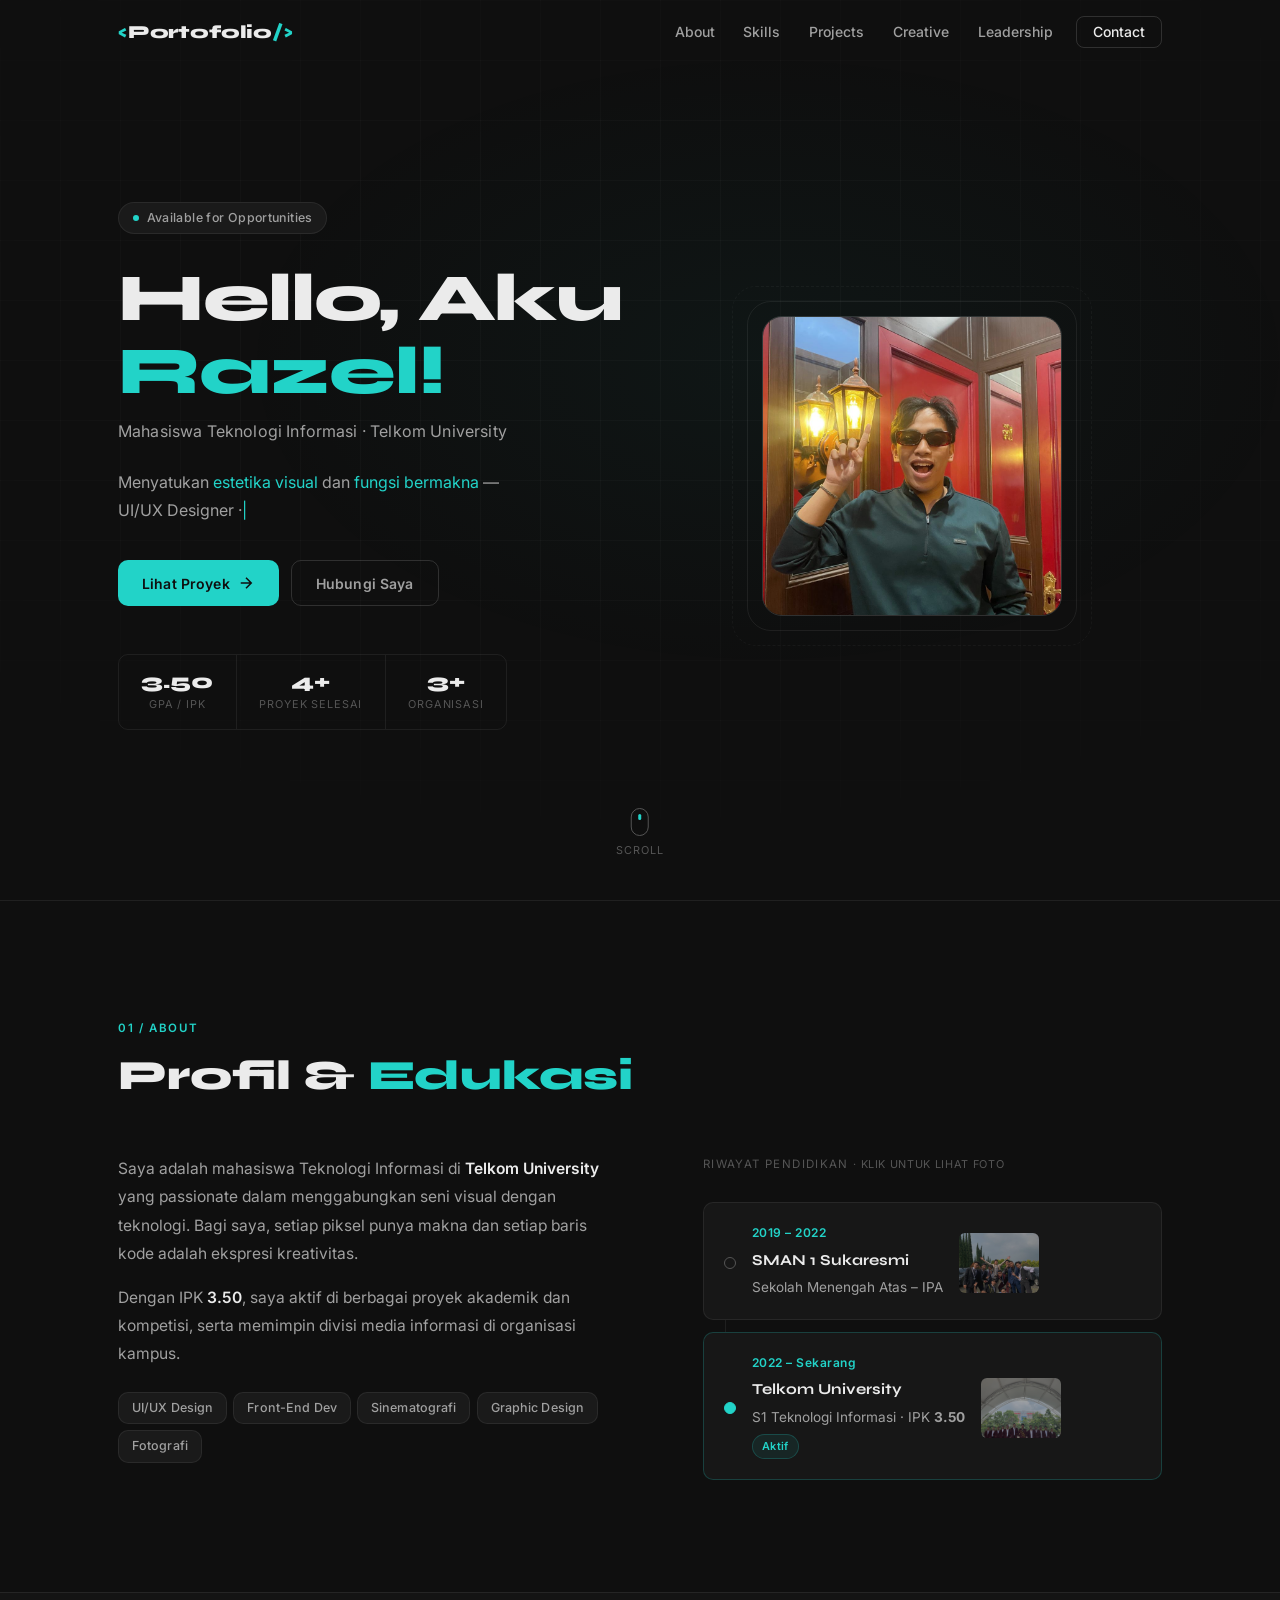
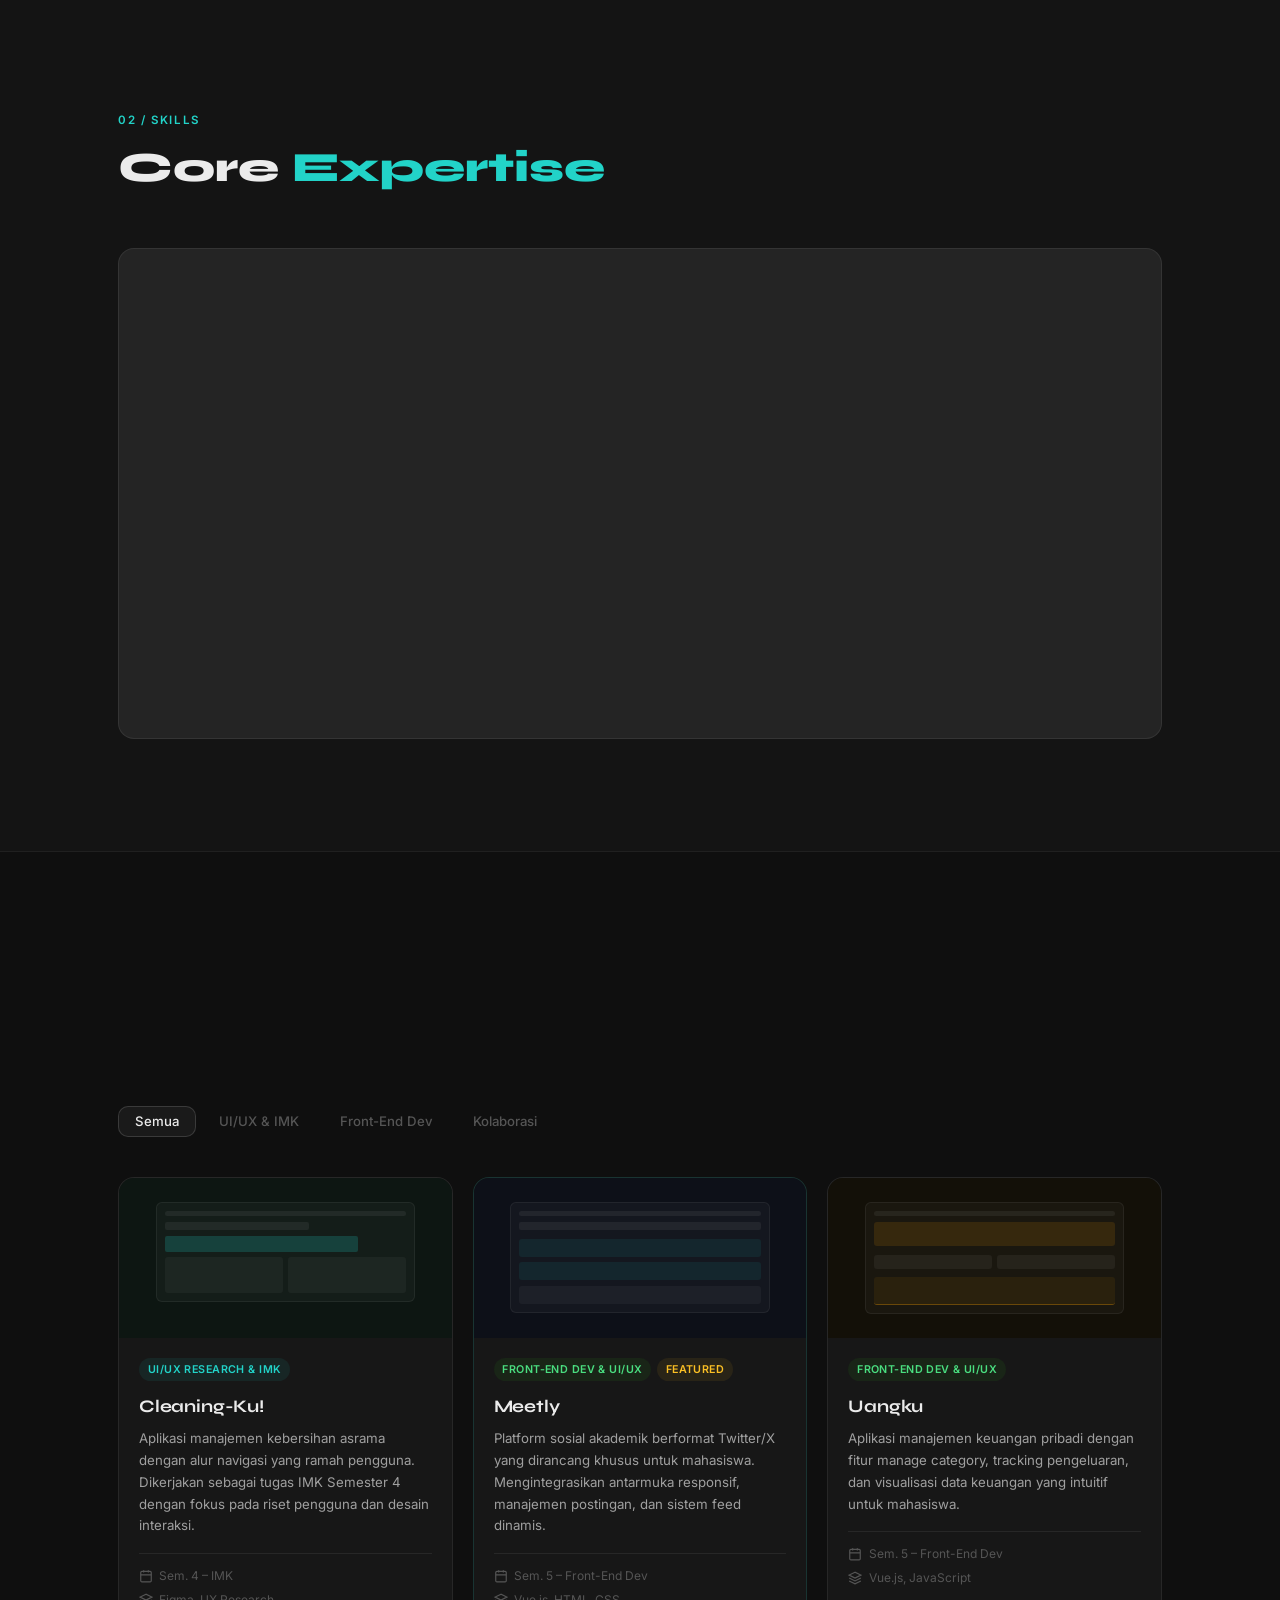
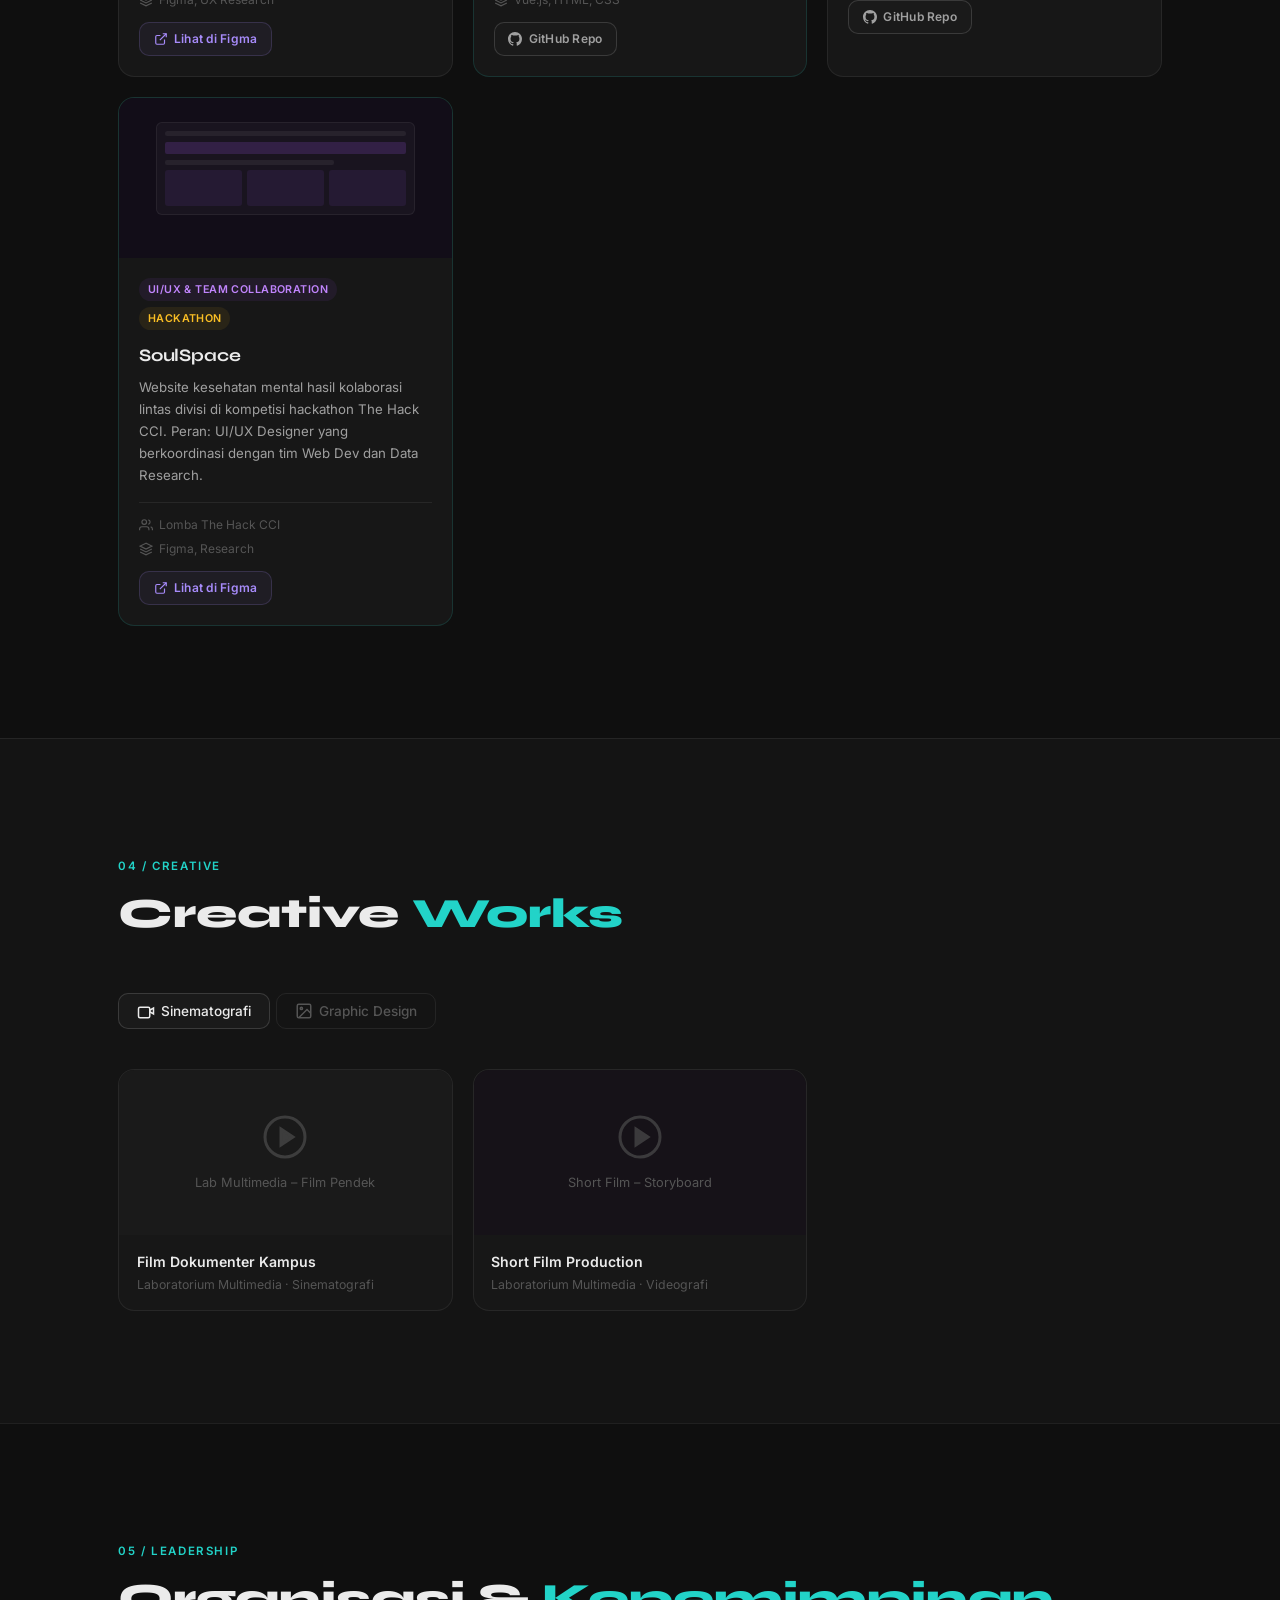
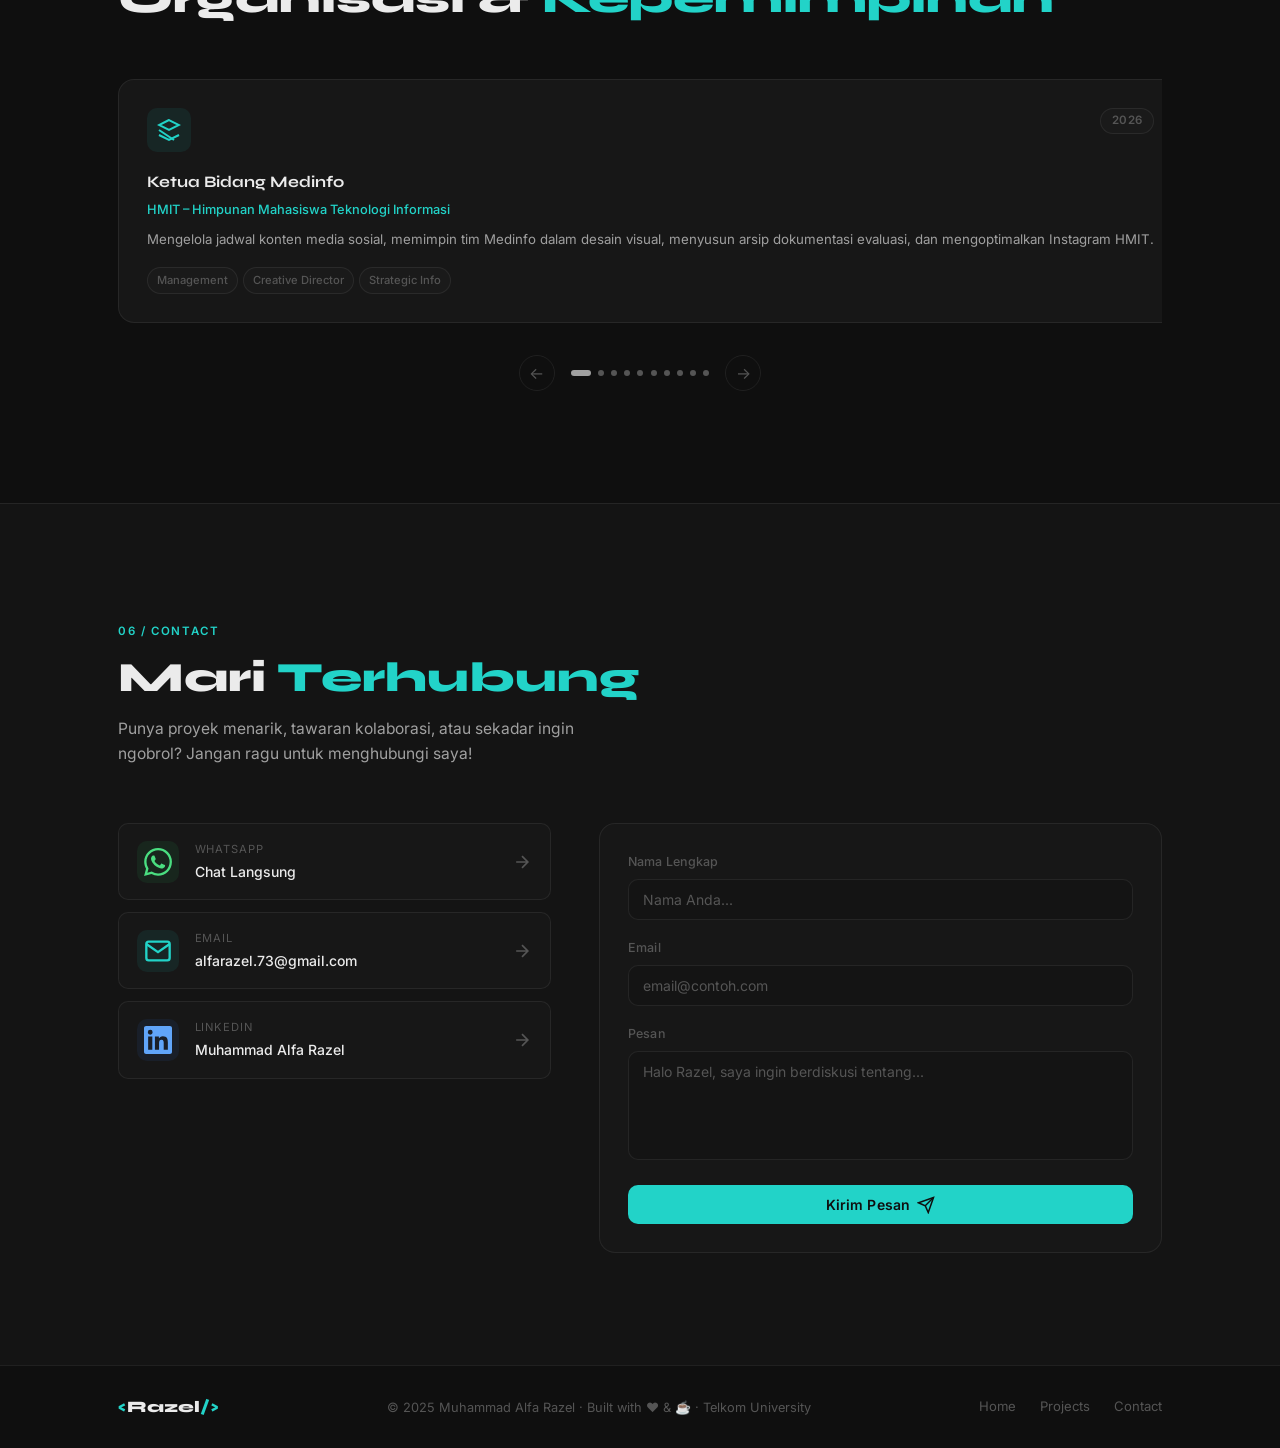
==== commit 399beabf: "Update Portopolio" ====
--- a/Portopolio/index.html
+++ b/Portopolio/index.html
@@ -57,7 +57,7 @@
       </p>
       <p class="hero-desc" id="hero-desc">
         Menyatukan <span class="neon-text">estetika visual</span> dan <span class="neon-text">fungsi bermakna</span>
-        —<br />
+        -<br />
         UI/UX Designer · Front-End Developer · Sinematografer
       </p>
       <div class="hero-actions" id="hero-actions">
@@ -134,7 +134,7 @@
               <p>Sekolah Menengah Atas – IPA</p>
             </div>
             <div class="timeline-photo-peek">
-              <img src="assets/sman_kelas.png" alt="Foto SMA" loading="lazy" />
+              <img src="assets/8cd50801-de21-400e-9fec-21a7a9b410a4.jpg" alt="Foto SMA" loading="lazy" />
               <span class="peek-overlay">
                 <svg width="16" height="16" viewBox="0 0 24 24" fill="none" stroke="currentColor" stroke-width="2">
                   <rect x="3" y="3" width="18" height="18" rx="2" />
@@ -159,7 +159,7 @@
               <span class="timeline-badge">Aktif</span>
             </div>
             <div class="timeline-photo-peek">
-              <img src="assets/telkom_coding.png" alt="Foto Kuliah" loading="lazy" />
+              <img src="assets/GaleryKuliah/1b4e14f5-c522-409b-a772-e336bd64ab3d.jpg" alt="Foto Kuliah" loading="lazy" />
               <span class="peek-overlay">
                 <svg width="16" height="16" viewBox="0 0 24 24" fill="none" stroke="currentColor" stroke-width="2">
                   <rect x="3" y="3" width="18" height="18" rx="2" />
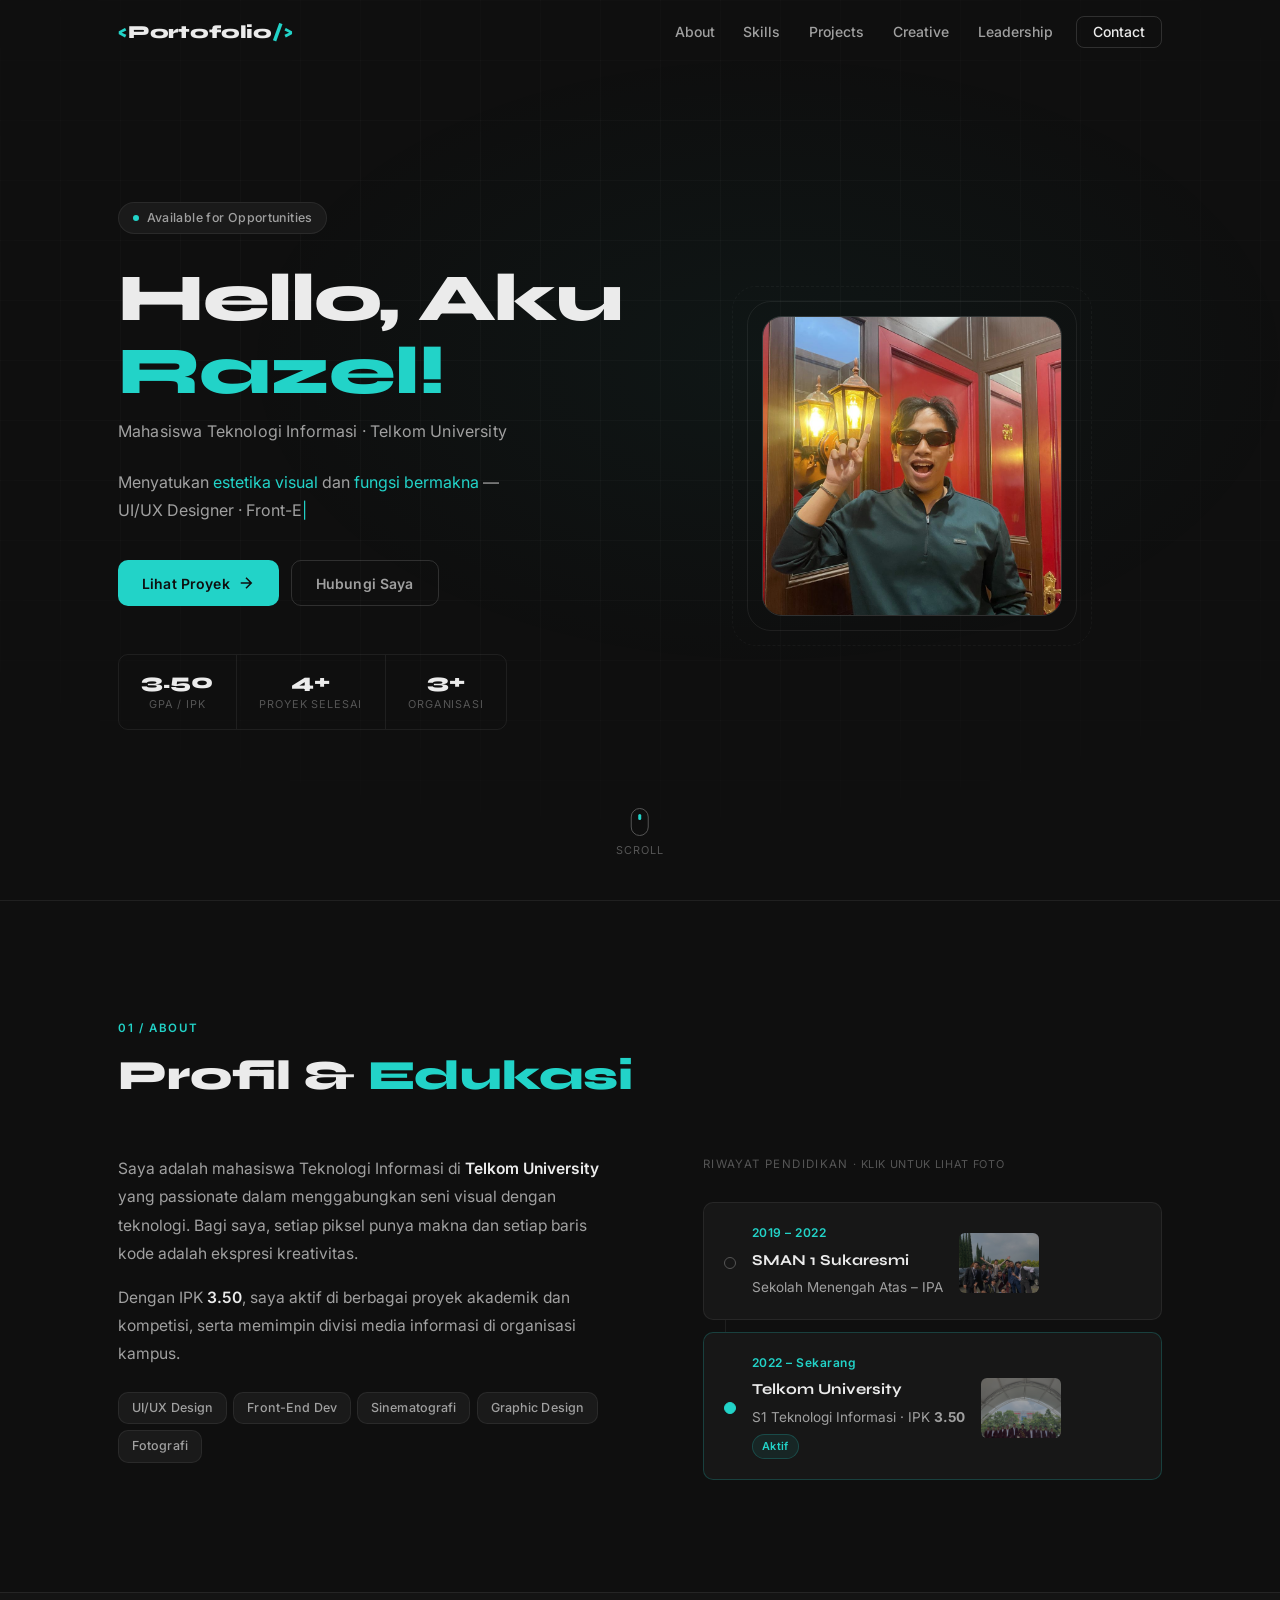
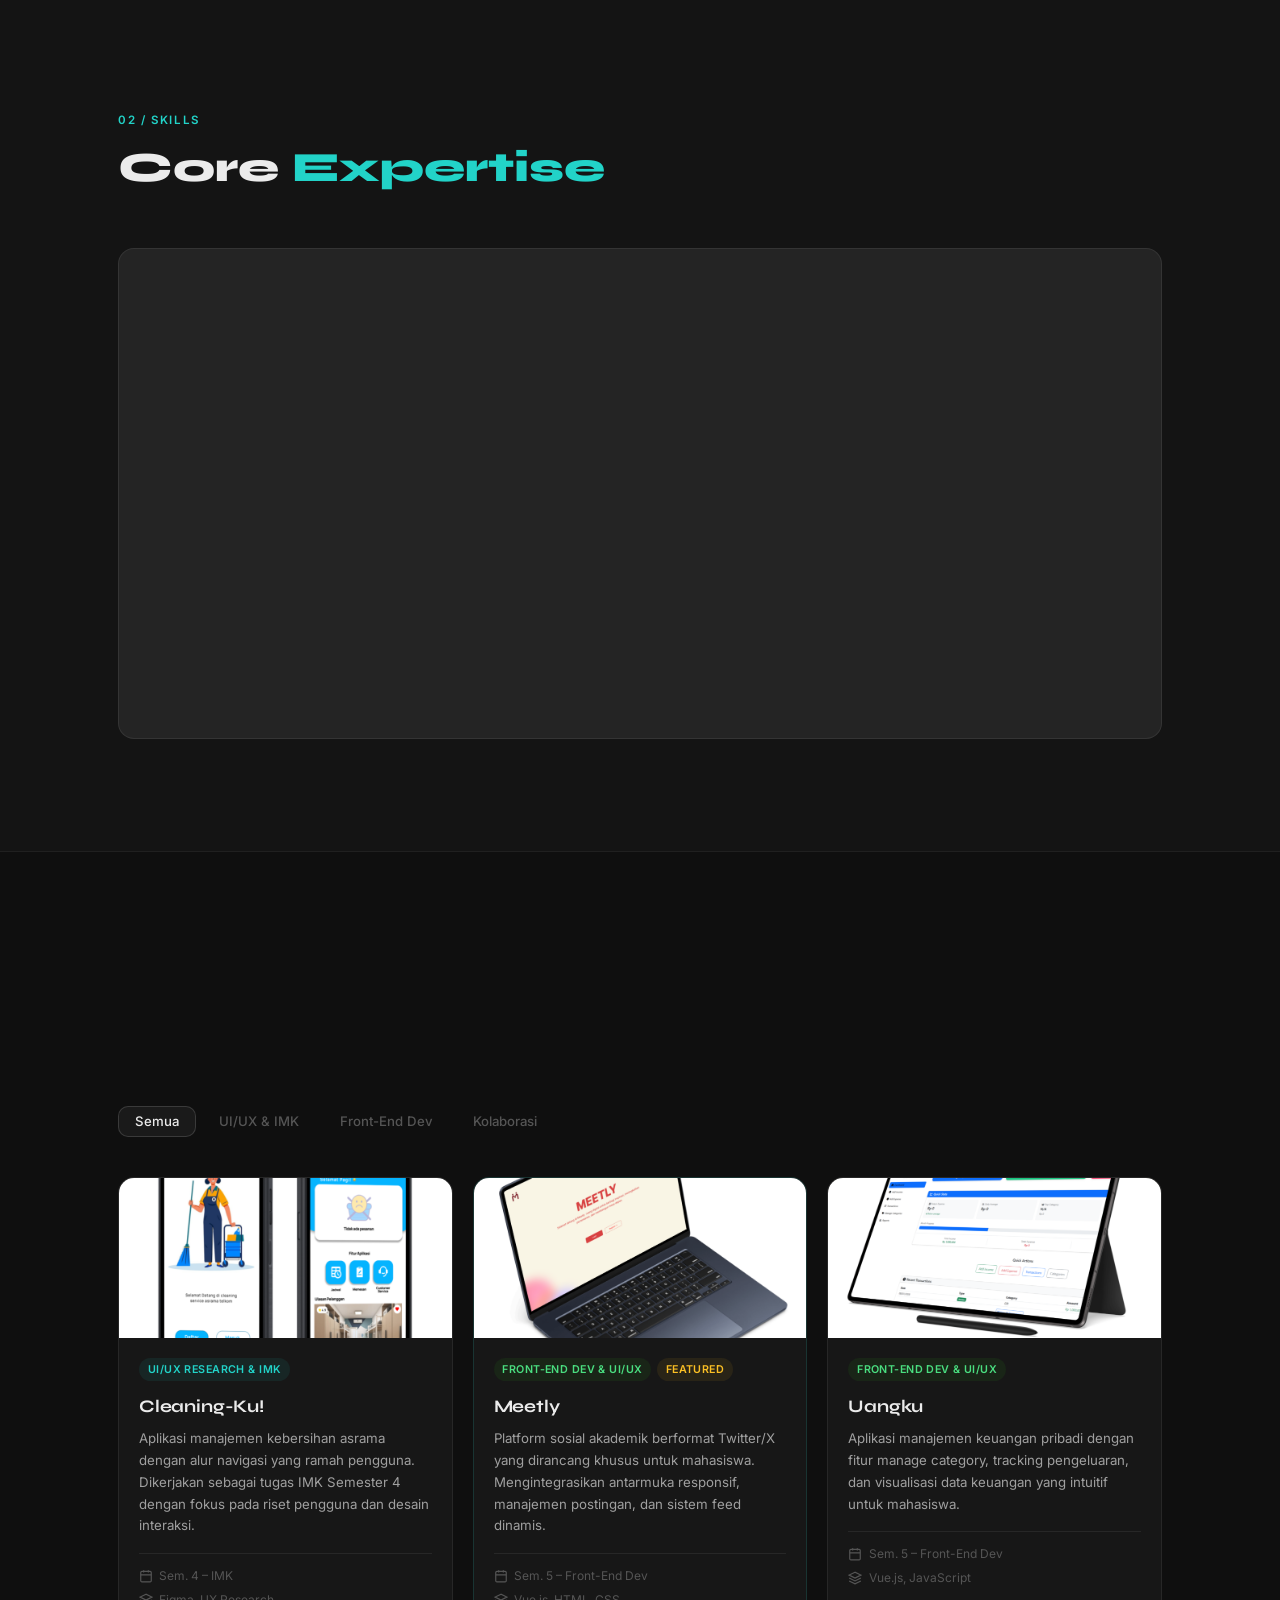
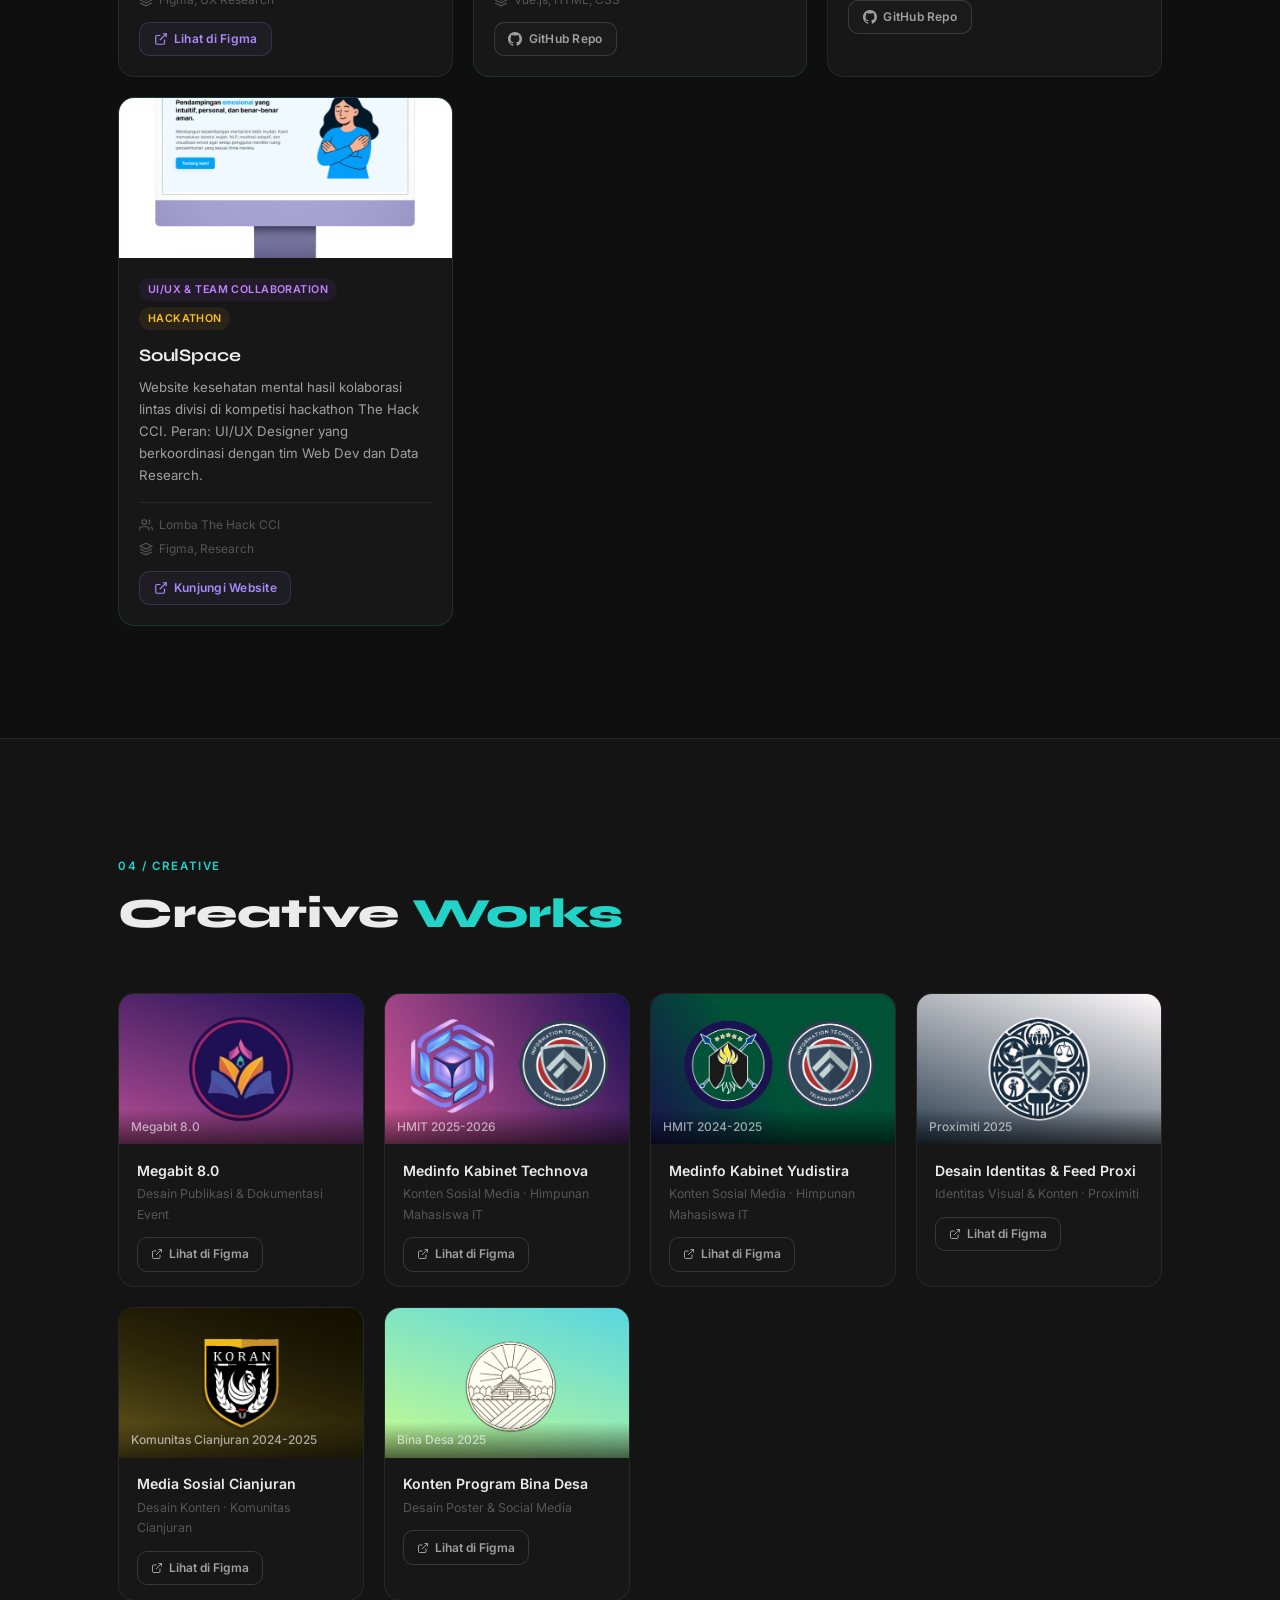
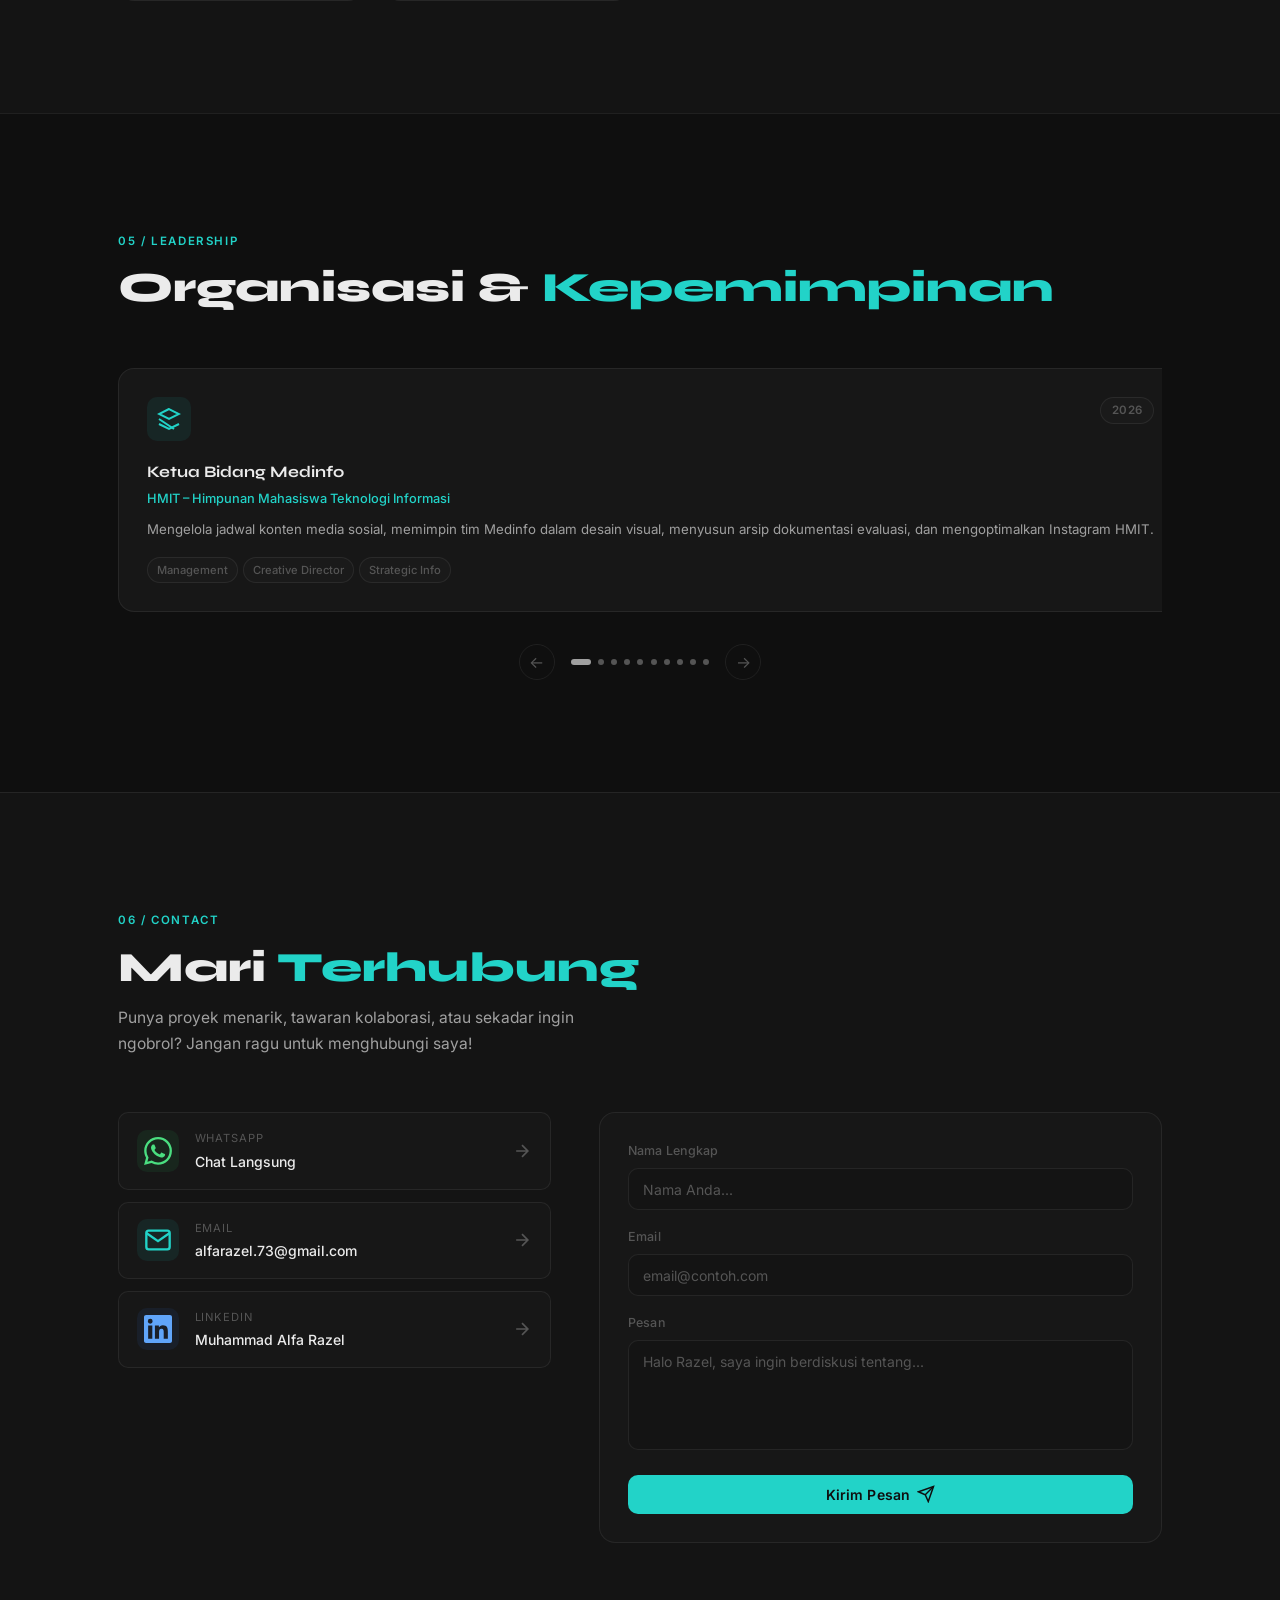
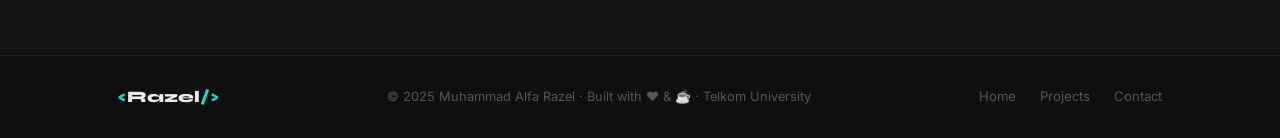
==== commit 9164bcce: "melakukan beberapa perubahan" ====
--- a/Portopolio/index.html
+++ b/Portopolio/index.html
@@ -159,7 +159,8 @@
               <span class="timeline-badge">Aktif</span>
             </div>
             <div class="timeline-photo-peek">
-              <img src="assets/GaleryKuliah/1b4e14f5-c522-409b-a772-e336bd64ab3d.jpg" alt="Foto Kuliah" loading="lazy" />
+              <img src="assets/GaleryKuliah/1b4e14f5-c522-409b-a772-e336bd64ab3d.jpg" alt="Foto Kuliah"
+                loading="lazy" />
               <span class="peek-overlay">
                 <svg width="16" height="16" viewBox="0 0 24 24" fill="none" stroke="currentColor" stroke-width="2">
                   <rect x="3" y="3" width="18" height="18" rx="2" />
@@ -318,18 +319,15 @@
         <article class="project-card" data-category="uiux" id="proj-cleaningku">
           <div class="project-card-inner">
             <div class="project-visual project-visual-1">
-              <div class="project-mock">
-                <div class="mock-screen">
-                  <div class="mock-bar"></div>
-                  <div class="mock-content">
-                    <div class="mock-elem w-60 h-4"></div>
-                    <div class="mock-elem w-80 h-8 accent"></div>
-                    <div class="mock-row">
-                      <div class="mock-card-sm"></div>
-                      <div class="mock-card-sm"></div>
-                    </div>
-                  </div>
-                </div>
+              <img src="assets/BackgroundShowCase/Frame 3.png" alt="Cleaning-Ku! Showcase" class="project-showcase-img"
+                loading="lazy" />
+              <div class="project-visual-overlay">
+                <svg width="24" height="24" viewBox="0 0 24 24" fill="none" stroke="currentColor" stroke-width="2">
+                  <circle cx="11" cy="11" r="8"></circle>
+                  <line x1="21" y1="21" x2="16.65" y2="16.65"></line>
+                  <line x1="11" y1="8" x2="11" y2="14"></line>
+                  <line x1="8" y1="11" x2="14" y2="11"></line>
+                </svg>
               </div>
             </div>
             <div class="project-info">
@@ -371,18 +369,15 @@
         <article class="project-card featured" data-category="frontend" id="proj-meetly">
           <div class="project-card-inner">
             <div class="project-visual project-visual-2">
-              <div class="project-mock">
-                <div class="mock-screen">
-                  <div class="mock-bar"></div>
-                  <div class="mock-content">
-                    <div class="mock-elem w-full h-4"></div>
-                    <div class="mock-feed">
-                      <div class="mock-post"></div>
-                      <div class="mock-post"></div>
-                      <div class="mock-post dim"></div>
-                    </div>
-                  </div>
-                </div>
+              <img src="assets/BackgroundShowCase/Frame 4.png" alt="Meetly Showcase" class="project-showcase-img"
+                loading="lazy" />
+              <div class="project-visual-overlay">
+                <svg width="24" height="24" viewBox="0 0 24 24" fill="none" stroke="currentColor" stroke-width="2">
+                  <circle cx="11" cy="11" r="8"></circle>
+                  <line x1="21" y1="21" x2="16.65" y2="16.65"></line>
+                  <line x1="11" y1="8" x2="11" y2="14"></line>
+                  <line x1="8" y1="11" x2="14" y2="11"></line>
+                </svg>
               </div>
             </div>
             <div class="project-info">
@@ -424,18 +419,15 @@
         <article class="project-card" data-category="frontend" id="proj-uangku">
           <div class="project-card-inner">
             <div class="project-visual project-visual-3">
-              <div class="project-mock">
-                <div class="mock-screen">
-                  <div class="mock-bar"></div>
-                  <div class="mock-content">
-                    <div class="mock-balance"></div>
-                    <div class="mock-row">
-                      <div class="mock-tx"></div>
-                      <div class="mock-tx"></div>
-                    </div>
-                    <div class="mock-chart"></div>
-                  </div>
-                </div>
+              <img src="assets/BackgroundShowCase/Frame 5.png" alt="Uangku Showcase" class="project-showcase-img"
+                loading="lazy" />
+              <div class="project-visual-overlay">
+                <svg width="24" height="24" viewBox="0 0 24 24" fill="none" stroke="currentColor" stroke-width="2">
+                  <circle cx="11" cy="11" r="8"></circle>
+                  <line x1="21" y1="21" x2="16.65" y2="16.65"></line>
+                  <line x1="11" y1="8" x2="11" y2="14"></line>
+                  <line x1="8" y1="11" x2="14" y2="11"></line>
+                </svg>
               </div>
             </div>
             <div class="project-info">
@@ -476,19 +468,15 @@
         <article class="project-card featured" data-category="collab" id="proj-soulspace">
           <div class="project-card-inner">
             <div class="project-visual project-visual-4">
-              <div class="project-mock">
-                <div class="mock-screen">
-                  <div class="mock-bar"></div>
-                  <div class="mock-content">
-                    <div class="mock-elem w-full h-6 soft"></div>
-                    <div class="mock-elem w-70 h-3"></div>
-                    <div class="mock-row mt-2">
-                      <div class="mock-card-sm soft"></div>
-                      <div class="mock-card-sm soft"></div>
-                      <div class="mock-card-sm soft"></div>
-                    </div>
-                  </div>
-                </div>
+              <img src="assets/BackgroundShowCase/Frame 2.png" alt="SoulSpace Showcase" class="project-showcase-img"
+                loading="lazy" />
+              <div class="project-visual-overlay">
+                <svg width="24" height="24" viewBox="0 0 24 24" fill="none" stroke="currentColor" stroke-width="2">
+                  <circle cx="11" cy="11" r="8"></circle>
+                  <line x1="21" y1="21" x2="16.65" y2="16.65"></line>
+                  <line x1="11" y1="8" x2="11" y2="14"></line>
+                  <line x1="8" y1="11" x2="14" y2="11"></line>
+                </svg>
               </div>
             </div>
             <div class="project-info">
@@ -512,14 +500,14 @@
                   </svg> Figma, Research</span>
               </div>
               <div class="project-links">
-                <a href="https://www.figma.com/design/NKXQPqYry5q3uLOQbMRXw5/THE-HACK-KELOMPOK-2?m=auto&t=k0261wsqiLcR87T2-6"
-                  target="_blank" rel="noopener" class="proj-link proj-link-figma" id="link-soulspace-figma">
+                <a href="https://soulspace.xianly.cloud/dashboard" target="_blank" rel="noopener"
+                  class="proj-link proj-link-figma" id="link-soulspace-figma">
                   <svg width="14" height="14" viewBox="0 0 24 24" fill="none" stroke="currentColor" stroke-width="2">
                     <path d="M18 13v6a2 2 0 01-2 2H5a2 2 0 01-2-2V8a2 2 0 012-2h6" />
                     <polyline points="15 3 21 3 21 9" />
                     <line x1="10" y1="14" x2="21" y2="3" />
                   </svg>
-                  Lihat di Figma
+                  Kunjungi Website
                 </a>
               </div>
             </div>
@@ -537,99 +525,180 @@
         <span class="section-tag">04 / Creative</span>
         <h2 class="section-title">Creative <span class="neon-text">Works</span></h2>
       </div>
-      <div class="creative-tabs" id="creative-tabs">
-        <button class="tab-btn active" data-tab="cinematography" id="tab-cinema">
-          <svg width="18" height="18" viewBox="0 0 24 24" fill="none" stroke="currentColor" stroke-width="2">
-            <rect x="2" y="7" width="15" height="14" rx="2" />
-            <path d="M17 11l5-3v8l-5-3V11z" />
-          </svg>
-          Sinematografi
-        </button>
-        <button class="tab-btn" data-tab="graphic" id="tab-graphic">
-          <svg width="18" height="18" viewBox="0 0 24 24" fill="none" stroke="currentColor" stroke-width="2">
-            <rect x="3" y="3" width="18" height="18" rx="2" />
-            <circle cx="8.5" cy="8.5" r="1.5" />
-            <path d="M21 15l-5-5L5 21" />
-          </svg>
-          Graphic Design
-        </button>
-      </div>
-      <div class="tab-content active" id="tab-cinematography">
-        <div class="creative-grid">
-          <div class="creative-card video-card" id="creative-video-1">
-            <div class="video-thumb">
-              <div class="video-placeholder">
-                <svg width="48" height="48" viewBox="0 0 24 24" fill="none" stroke="currentColor" stroke-width="1.5">
-                  <circle cx="12" cy="12" r="10" />
-                  <polygon points="10 8 16 12 10 16 10 8" fill="currentColor" />
-                </svg>
-                <span>Lab Multimedia – Film Pendek</span>
-              </div>
-              <div class="video-overlay">
-                <span class="play-btn-icon">▶ Tonton</span>
-              </div>
-            </div>
-            <div class="creative-card-info">
-              <h4>Film Dokumenter Kampus</h4>
-              <p>Laboratorium Multimedia · Sinematografi</p>
-            </div>
-          </div>
-          <div class="creative-card video-card" id="creative-video-2">
-            <div class="video-thumb">
-              <div class="video-placeholder alt">
-                <svg width="48" height="48" viewBox="0 0 24 24" fill="none" stroke="currentColor" stroke-width="1.5">
-                  <circle cx="12" cy="12" r="10" />
-                  <polygon points="10 8 16 12 10 16 10 8" fill="currentColor" />
-                </svg>
-                <span>Short Film – Storyboard</span>
-              </div>
-              <div class="video-overlay">
-                <span class="play-btn-icon">▶ Tonton</span>
-              </div>
-            </div>
-            <div class="creative-card-info">
-              <h4>Short Film Production</h4>
-              <p>Laboratorium Multimedia · Videografi</p>
-            </div>
-          </div>
-        </div>
-      </div>
-      <div class="tab-content" id="tab-graphic">
-        <div class="creative-grid graphic-grid">
-          <div class="graphic-card" id="graphic-hmit">
-            <div class="graphic-thumb hmit-thumb">
-              <div class="graphic-label-overlay">
-                <span>HMIT 2024-2025</span>
-              </div>
-            </div>
-            <div class="creative-card-info">
-              <h4>Desain Feed HMIT</h4>
-              <p>Konten Sosial Media · Himpunan Mahasiswa IT</p>
-            </div>
-          </div>
-          <div class="graphic-card" id="graphic-cianjuran">
-            <div class="graphic-thumb cianjuran-thumb">
-              <div class="graphic-label-overlay">
-                <span>Komunitas Cianjuran</span>
-              </div>
-            </div>
-            <div class="creative-card-info">
-              <h4>Identitas Visual Komunitas</h4>
-              <p>Desain Konten · Komunitas Cianjuran</p>
-            </div>
-          </div>
-          <div class="graphic-card" id="graphic-binadesa">
-            <div class="graphic-thumb binadesa-thumb">
-              <div class="graphic-label-overlay">
-                <span>Bina Desa</span>
-              </div>
-            </div>
-            <div class="creative-card-info">
-              <h4>Konten Program Bina Desa</h4>
-              <p>Desain Poster &amp; Social Media</p>
-            </div>
-          </div>
-        </div>
+      <div class="creative-grid graphic-grid">
+        <!-- 1. Megabit -->
+        <a href="https://www.figma.com/design/yYdYKL11y87k1ONgvbLCwb/PDD-Megabit-8.0-2025?node-id=0-1&t=4ul3DJYIKH25AvzS-1" target="_blank" rel="noopener" class="graphic-card" id="graphic-megabit">
+          <div class="graphic-thumb megabit-thumb">
+            <div class="graphic-label-overlay">
+              <span>Megabit 8.0</span>
+            </div>
+            <div class="graphic-link-overlay">
+              <svg width="18" height="18" viewBox="0 0 24 24" fill="none" stroke="currentColor" stroke-width="2">
+                <path d="M18 13v6a2 2 0 01-2 2H5a2 2 0 01-2-2V8a2 2 0 012-2h6" />
+                <polyline points="15 3 21 3 21 9" />
+                <line x1="10" y1="14" x2="21" y2="3" />
+              </svg>
+              <span>Buka di Figma</span>
+            </div>
+          </div>
+          <div class="creative-card-info">
+            <h4>Megabit 8.0</h4>
+            <p>Desain Publikasi &amp; Dokumentasi Event</p>
+            <div class="figma-btn">
+              <svg width="12" height="12" viewBox="0 0 24 24" fill="none" stroke="currentColor" stroke-width="2">
+                <path d="M18 13v6a2 2 0 01-2 2H5a2 2 0 01-2-2V8a2 2 0 012-2h6" />
+                <polyline points="15 3 21 3 21 9" />
+                <line x1="10" y1="14" x2="21" y2="3" />
+              </svg>
+              <span>Lihat di Figma</span>
+            </div>
+          </div>
+        </a>
+
+        <!-- 2. Himpunan Kabinet Technova -->
+        <a href="https://www.figma.com/design/KqsijSko8GCdrMD5uIOLyi/KabinetTeknova?m=auto&t=5jM1GwS2vVGTNdNk-6" target="_blank" rel="noopener" class="graphic-card" id="graphic-technova">
+          <div class="graphic-thumb technova-thumb">
+            <div class="graphic-label-overlay">
+              <span>HMIT 2025-2026</span>
+            </div>
+            <div class="graphic-link-overlay">
+              <svg width="18" height="18" viewBox="0 0 24 24" fill="none" stroke="currentColor" stroke-width="2">
+                <path d="M18 13v6a2 2 0 01-2 2H5a2 2 0 01-2-2V8a2 2 0 012-2h6" />
+                <polyline points="15 3 21 3 21 9" />
+                <line x1="10" y1="14" x2="21" y2="3" />
+              </svg>
+              <span>Buka di Figma</span>
+            </div>
+          </div>
+          <div class="creative-card-info">
+            <h4>Medinfo Kabinet Technova</h4>
+            <p>Konten Sosial Media · Himpunan Mahasiswa IT</p>
+            <div class="figma-btn">
+              <svg width="12" height="12" viewBox="0 0 24 24" fill="none" stroke="currentColor" stroke-width="2">
+                <path d="M18 13v6a2 2 0 01-2 2H5a2 2 0 01-2-2V8a2 2 0 012-2h6" />
+                <polyline points="15 3 21 3 21 9" />
+                <line x1="10" y1="14" x2="21" y2="3" />
+              </svg>
+              <span>Lihat di Figma</span>
+            </div>
+          </div>
+        </a>
+
+        <!-- 3. Himpunan Kabinet Yudistira -->
+        <a href="https://www.figma.com/design/jnXlorowGopnNVF33oVJke/HMIT-2025?m=auto&t=5jM1GwS2vVGTNdNk-6" target="_blank" rel="noopener" class="graphic-card" id="graphic-yudistira">
+          <div class="graphic-thumb yudistira-thumb">
+            <div class="graphic-label-overlay">
+              <span>HMIT 2024-2025</span>
+            </div>
+            <div class="graphic-link-overlay">
+              <svg width="18" height="18" viewBox="0 0 24 24" fill="none" stroke="currentColor" stroke-width="2">
+                <path d="M18 13v6a2 2 0 01-2 2H5a2 2 0 01-2-2V8a2 2 0 012-2h6" />
+                <polyline points="15 3 21 3 21 9" />
+                <line x1="10" y1="14" x2="21" y2="3" />
+              </svg>
+              <span>Buka di Figma</span>
+            </div>
+          </div>
+          <div class="creative-card-info">
+            <h4>Medinfo Kabinet Yudistira</h4>
+            <p>Konten Sosial Media · Himpunan Mahasiswa IT</p>
+            <div class="figma-btn">
+              <svg width="12" height="12" viewBox="0 0 24 24" fill="none" stroke="currentColor" stroke-width="2">
+                <path d="M18 13v6a2 2 0 01-2 2H5a2 2 0 01-2-2V8a2 2 0 012-2h6" />
+                <polyline points="15 3 21 3 21 9" />
+                <line x1="10" y1="14" x2="21" y2="3" />
+              </svg>
+              <span>Lihat di Figma</span>
+            </div>
+          </div>
+        </a>
+
+        <!-- 4. Proxi -->
+        <a href="https://www.figma.com/design/xTGJBW2HDTlI8WOHtzRzqI/Proximiti-2025?m=auto&t=OvRuoMVkecDUA3XW-6" target="_blank" rel="noopener" class="graphic-card" id="graphic-proxi">
+          <div class="graphic-thumb proxi-thumb">
+            <div class="graphic-label-overlay">
+              <span>Proximiti 2025</span>
+            </div>
+            <div class="graphic-link-overlay">
+              <svg width="18" height="18" viewBox="0 0 24 24" fill="none" stroke="currentColor" stroke-width="2">
+                <path d="M18 13v6a2 2 0 01-2 2H5a2 2 0 01-2-2V8a2 2 0 012-2h6" />
+                <polyline points="15 3 21 3 21 9" />
+                <line x1="10" y1="14" x2="21" y2="3" />
+              </svg>
+              <span>Buka di Figma</span>
+            </div>
+          </div>
+          <div class="creative-card-info">
+            <h4>Desain Identitas &amp; Feed Proxi</h4>
+            <p>Identitas Visual &amp; Konten · Proximiti</p>
+            <div class="figma-btn">
+              <svg width="12" height="12" viewBox="0 0 24 24" fill="none" stroke="currentColor" stroke-width="2">
+                <path d="M18 13v6a2 2 0 01-2 2H5a2 2 0 01-2-2V8a2 2 0 012-2h6" />
+                <polyline points="15 3 21 3 21 9" />
+                <line x1="10" y1="14" x2="21" y2="3" />
+              </svg>
+              <span>Lihat di Figma</span>
+            </div>
+          </div>
+        </a>
+
+        <!-- 5. Komunitas Cianjuran -->
+        <a href="https://www.figma.com/design/GUSq4Exb85pL3WEFiBfQUW/KORAN?m=auto&t=5jM1GwS2vVGTNdNk-6" target="_blank" rel="noopener" class="graphic-card" id="graphic-cianjuran">
+          <div class="graphic-thumb cianjuran-thumb">
+            <div class="graphic-label-overlay">
+              <span>Komunitas Cianjuran 2024-2025</span>
+            </div>
+            <div class="graphic-link-overlay">
+              <svg width="18" height="18" viewBox="0 0 24 24" fill="none" stroke="currentColor" stroke-width="2">
+                <path d="M18 13v6a2 2 0 01-2 2H5a2 2 0 01-2-2V8a2 2 0 012-2h6" />
+                <polyline points="15 3 21 3 21 9" />
+                <line x1="10" y1="14" x2="21" y2="3" />
+              </svg>
+              <span>Buka di Figma</span>
+            </div>
+          </div>
+          <div class="creative-card-info">
+            <h4>Media Sosial Cianjuran</h4>
+            <p>Desain Konten · Komunitas Cianjuran</p>
+            <div class="figma-btn">
+              <svg width="12" height="12" viewBox="0 0 24 24" fill="none" stroke="currentColor" stroke-width="2">
+                <path d="M18 13v6a2 2 0 01-2 2H5a2 2 0 01-2-2V8a2 2 0 012-2h6" />
+                <polyline points="15 3 21 3 21 9" />
+                <line x1="10" y1="14" x2="21" y2="3" />
+              </svg>
+              <span>Lihat di Figma</span>
+            </div>
+          </div>
+        </a>
+
+        <!-- 6. Bina Desa -->
+        <a href="https://www.figma.com/design/yxBKsL5HVjjpe4P4jmm2qr/BINDESS?m=auto&t=5jM1GwS2vVGTNdNk-1" target="_blank" rel="noopener" class="graphic-card" id="graphic-binadesa">
+          <div class="graphic-thumb binadesa-thumb">
+            <div class="graphic-label-overlay">
+              <span>Bina Desa 2025</span>
+            </div>
+            <div class="graphic-link-overlay">
+              <svg width="18" height="18" viewBox="0 0 24 24" fill="none" stroke="currentColor" stroke-width="2">
+                <path d="M18 13v6a2 2 0 01-2 2H5a2 2 0 01-2-2V8a2 2 0 012-2h6" />
+                <polyline points="15 3 21 3 21 9" />
+                <line x1="10" y1="14" x2="21" y2="3" />
+              </svg>
+              <span>Buka di Figma</span>
+            </div>
+          </div>
+          <div class="creative-card-info">
+            <h4>Konten Program Bina Desa</h4>
+            <p>Desain Poster &amp; Social Media</p>
+            <div class="figma-btn">
+              <svg width="12" height="12" viewBox="0 0 24 24" fill="none" stroke="currentColor" stroke-width="2">
+                <path d="M18 13v6a2 2 0 01-2 2H5a2 2 0 01-2-2V8a2 2 0 012-2h6" />
+                <polyline points="15 3 21 3 21 9" />
+                <line x1="10" y1="14" x2="21" y2="3" />
+              </svg>
+              <span>Lihat di Figma</span>
+            </div>
+          </div>
+        </a>
       </div>
     </div>
   </section>
@@ -978,6 +1047,20 @@
     </svg>
   </button>
 
+  <!-- ====== PROJECT LIGHTBOX ====== -->
+  <div class="project-lightbox" id="project-lightbox" aria-hidden="true">
+    <button class="project-lightbox-close" id="project-lightbox-close" aria-label="Tutup foto">
+      <svg width="20" height="20" viewBox="0 0 24 24" fill="none" stroke="currentColor" stroke-width="2">
+        <line x1="18" y1="6" x2="6" y2="18"></line>
+        <line x1="6" y1="6" x2="18" y2="18"></line>
+      </svg>
+    </button>
+    <div class="project-lightbox-img-wrap">
+      <img src="" alt="" id="project-lightbox-img" />
+      <p class="project-lightbox-caption" id="project-lightbox-caption"></p>
+    </div>
+  </div>
+
   <script src="script.js"></script>
 </body>
 
--- a/Portopolio/style.css
+++ b/Portopolio/style.css
@@ -770,41 +770,24 @@
 .project-card.hidden { display: none; }
 
 /* Project visual */
-.project-visual { height: 160px; position: relative; overflow: hidden; }
+.project-visual { height: 160px; position: relative; overflow: hidden; cursor: pointer; }
 .project-visual-1 { background: #0d1612; }
 .project-visual-2 { background: #0d1018; }
 .project-visual-3 { background: #131008; }
 .project-visual-4 { background: #120d18; }
 
-.project-mock { width: 78%; margin: 0 auto; padding-top: 1.5rem; }
-.mock-screen {
-  background: rgba(255,255,255,0.03);
-  border: 1px solid rgba(255,255,255,0.06);
-  border-radius: 6px; overflow: hidden; padding: 0.5rem;
-}
-.mock-bar { height: 5px; background: rgba(255,255,255,0.06); border-radius: 3px; margin-bottom: 0.4rem; }
-.mock-content { display: flex; flex-direction: column; gap: 0.35rem; }
-.mock-elem { height: 5px; background: rgba(255,255,255,0.06); border-radius: 2px; }
-.mock-elem.accent { background: rgba(34, 211, 200, 0.2); height: 10px; }
-.mock-elem.soft { background: rgba(150, 80, 220, 0.2); }
-.mock-elem.w-60 { width: 60%; }
-.mock-elem.w-70 { width: 70%; }
-.mock-elem.w-80 { width: 80%; }
-.mock-elem.w-full { width: 100%; }
-.mock-elem.h-3 { height: 5px; }
-.mock-elem.h-4 { height: 8px; }
-.mock-elem.h-6 { height: 12px; }
-.mock-elem.h-8 { height: 16px; }
-.mock-elem.mt-2 { margin-top: 3px; }
-.mock-row { display: flex; gap: 0.3rem; }
-.mock-card-sm { height: 36px; flex: 1; background: rgba(255,255,255,0.04); border-radius: 3px; }
-.mock-card-sm.soft { background: rgba(150,80,220,0.1); }
-.mock-feed { display: flex; flex-direction: column; gap: 0.35rem; margin-top: 3px; }
-.mock-post { height: 18px; background: rgba(34,211,200,0.08); border-radius: 3px; }
-.mock-post.dim { background: rgba(255,255,255,0.04); }
-.mock-balance { height: 24px; background: rgba(255,165,0,0.12); border-radius: 3px; margin-bottom: 3px; }
-.mock-tx { height: 14px; flex: 1; background: rgba(255,255,255,0.05); border-radius: 3px; }
-.mock-chart { height: 28px; background: rgba(255,165,0,0.07); border-radius: 3px; border-bottom: 1.5px solid rgba(255,165,0,0.3); margin-top: 3px; }
+.project-showcase-img {
+  width: 100%;
+  height: 100%;
+  object-fit: cover;
+  object-position: center;
+  transition: transform var(--t) var(--ease);
+  display: block;
+}
+
+.project-card:hover .project-showcase-img {
+  transform: scale(1.05);
+}
 
 .project-info { padding: 1.25rem; }
 
@@ -945,17 +928,26 @@
   padding: 0.45rem 1.1rem; border-radius: var(--radius);
 }
 
+a.graphic-card {
+  display: block;
+  text-decoration: none;
+  color: inherit;
+}
+
 .graphic-card {
   background: var(--bg-card); border: 1px solid var(--border);
   border-radius: var(--radius-lg); overflow: hidden;
-  transition: border-color var(--t) var(--ease), transform var(--t) var(--ease);
-}
-.graphic-card:hover { border-color: var(--border-hover); transform: translateY(-2px); }
+  transition: border-color var(--t) var(--ease), transform var(--t) var(--ease), box-shadow var(--t) var(--ease);
+}
+.graphic-card:hover { border-color: var(--border-hover); transform: translateY(-4px); box-shadow: var(--accent-glow); }
 
 .graphic-thumb { height: 150px; position: relative; overflow: hidden; }
-.hmit-thumb      { background: linear-gradient(135deg, #0b1828 0%, #132040 100%); }
-.cianjuran-thumb { background: linear-gradient(135deg, #0d1a10 0%, #142518 100%); }
-.binadesa-thumb  { background: linear-gradient(135deg, #1a1208 0%, #261808 100%); }
+.megabit-thumb   { background-image: url('assets/BackgroundCreativeWork/Megabit.png'); background-size: cover; background-position: center; }
+.technova-thumb  { background-image: url('assets/BackgroundCreativeWork/Technova.png'); background-size: cover; background-position: center; }
+.yudistira-thumb { background-image: url('assets/BackgroundCreativeWork/Yudistira.png'); background-size: cover; background-position: center; }
+.proxi-thumb     { background-image: url('assets/BackgroundCreativeWork/Megabit-1.png'); background-size: cover; background-position: center; }
+.cianjuran-thumb { background-image: url('assets/BackgroundCreativeWork/Koran.png'); background-size: cover; background-position: center; }
+.binadesa-thumb  { background-image: url('assets/BackgroundCreativeWork/Bindesa.png'); background-size: cover; background-position: center; }
 
 .graphic-label-overlay {
   position: absolute; bottom: 0; left: 0; right: 0;
@@ -964,9 +956,30 @@
   font-size: 0.75rem; font-weight: 500; color: rgba(255,255,255,0.6);
 }
 
-.creative-card-info { padding: 0.9rem 1.1rem; }
+.creative-card-info { padding: 0.9rem 1.1rem; display: flex; flex-direction: column; }
 .creative-card-info h4 { font-size: 0.88rem; font-weight: 600; margin-bottom: 0.15rem; }
 .creative-card-info p { font-size: 0.77rem; color: var(--text-3); }
+
+.figma-btn {
+  margin-top: 0.75rem;
+  display: inline-flex;
+  align-items: center;
+  gap: 0.35rem;
+  padding: 0.4rem 0.85rem;
+  border-radius: var(--radius);
+  font-size: 0.75rem;
+  font-weight: 600;
+  border: 1px solid var(--border-hover);
+  color: var(--text-2);
+  transition: all var(--t) var(--ease);
+  width: fit-content;
+}
+
+.graphic-card:hover .figma-btn {
+  border-color: var(--border-accent);
+  color: var(--accent);
+  background: var(--accent-soft);
+}
 
 /* ============================================
    LEADERSHIP
@@ -1207,3 +1220,141 @@
   .stat-item { border-right: none; border-bottom: 1px solid var(--border); }
   .stat-item:last-child { border-bottom: none; }
 }
+
+/* ====== PROJECT LIGHTBOX & HOVER OVERLAY ====== */
+.project-visual-overlay {
+  position: absolute;
+  inset: 0;
+  background: rgba(0, 0, 0, 0.4);
+  display: flex;
+  align-items: center;
+  justify-content: center;
+  opacity: 0;
+  transition: opacity var(--t) var(--ease);
+  color: #fff;
+  z-index: 2;
+}
+
+.project-visual:hover .project-visual-overlay {
+  opacity: 1;
+}
+
+.project-visual-overlay svg {
+  transform: scale(0.8);
+  transition: transform var(--t) var(--ease);
+  filter: drop-shadow(0 2px 8px rgba(0,0,0,0.5));
+}
+
+.project-visual:hover .project-visual-overlay svg {
+  transform: scale(1);
+}
+
+.project-lightbox {
+  position: fixed;
+  inset: 0;
+  z-index: 3000;
+  background: rgba(0, 0, 0, 0.94);
+  display: flex;
+  align-items: center;
+  justify-content: center;
+  padding: 2rem;
+  opacity: 0;
+  pointer-events: none;
+  transition: opacity 0.25s var(--ease);
+  backdrop-filter: blur(8px);
+}
+
+.project-lightbox.open {
+  opacity: 1;
+  pointer-events: all;
+}
+
+.project-lightbox-img-wrap {
+  position: relative;
+  max-width: 90%;
+  max-height: 85vh;
+  display: flex;
+  flex-direction: column;
+  align-items: center;
+  gap: 1rem;
+}
+
+.project-lightbox img {
+  max-width: 100%;
+  max-height: 78vh;
+  object-fit: contain;
+  border-radius: var(--radius-lg);
+  box-shadow: 0 24px 80px rgba(0, 0, 0, 0.8);
+  border: 1px solid rgba(255, 255, 255, 0.1);
+  transform: scale(0.97);
+  transition: transform 0.25s var(--ease);
+}
+
+.project-lightbox.open img {
+  transform: scale(1);
+}
+
+.project-lightbox-caption {
+  color: var(--text);
+  font-family: var(--font-body);
+  font-size: 0.95rem;
+  font-weight: 500;
+  text-align: center;
+}
+
+.project-lightbox-close {
+  position: fixed;
+  top: 1.5rem;
+  right: 1.5rem;
+  width: 44px;
+  height: 44px;
+  border-radius: 50%;
+  background: rgba(255, 255, 255, 0.08);
+  border: 1px solid rgba(255, 255, 255, 0.12);
+  color: #fff;
+  display: flex;
+  align-items: center;
+  justify-content: center;
+  cursor: pointer;
+  transition: all var(--t) var(--ease);
+  z-index: 3001;
+}
+
+.project-lightbox-close:hover {
+  background: rgba(255, 255, 255, 0.18);
+  border-color: rgba(255, 255, 255, 0.25);
+  transform: scale(1.05);
+}
+
+.graphic-link-overlay {
+  position: absolute;
+  inset: 0;
+  background: rgba(0, 0, 0, 0.75);
+  display: flex;
+  flex-direction: column;
+  align-items: center;
+  justify-content: center;
+  gap: 0.35rem;
+  opacity: 0;
+  transition: opacity var(--t) var(--ease);
+  color: #fff;
+  font-size: 0.75rem;
+  font-weight: 600;
+  letter-spacing: 0.04em;
+  text-transform: uppercase;
+}
+
+.graphic-card:hover .graphic-link-overlay {
+  opacity: 1;
+}
+
+.graphic-link-overlay svg {
+  transform: translateY(4px);
+  transition: transform var(--t) var(--ease);
+}
+
+.graphic-card:hover .graphic-link-overlay svg {
+  transform: translateY(0);
+}
+
+
